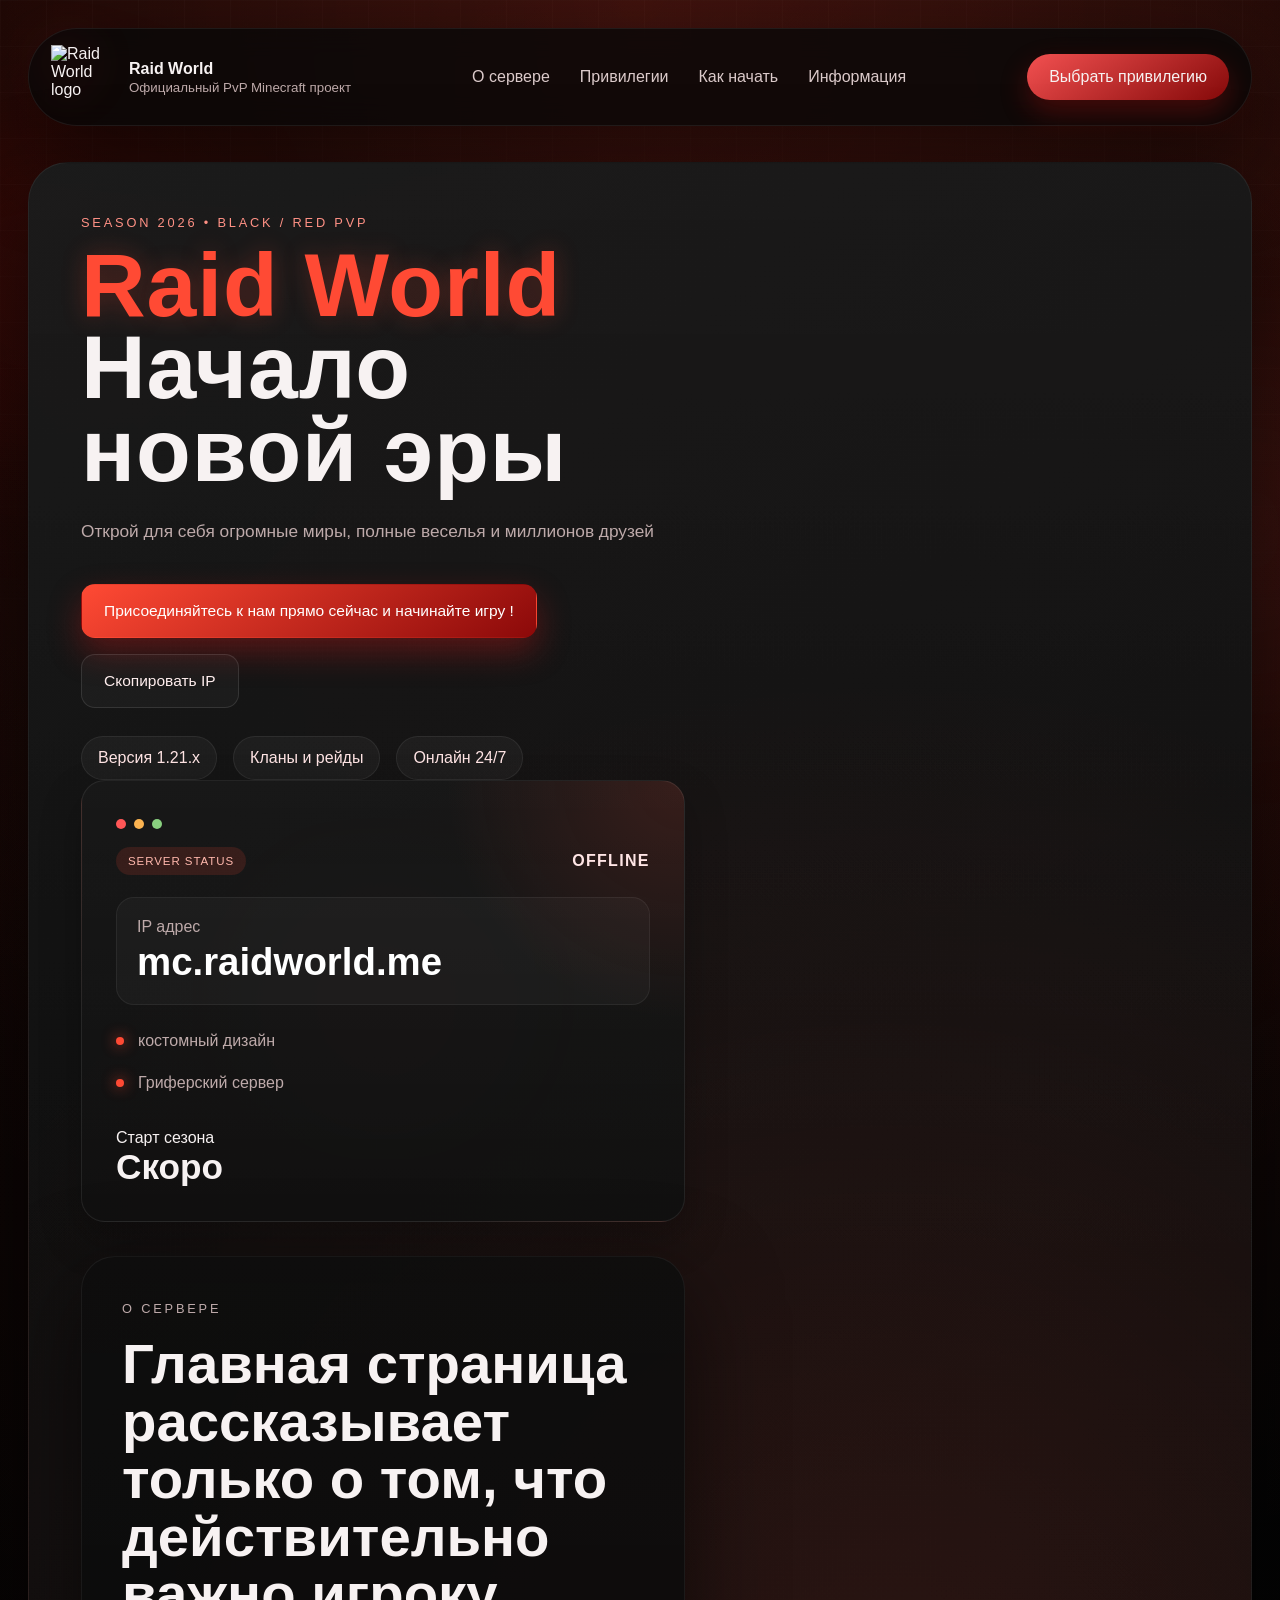
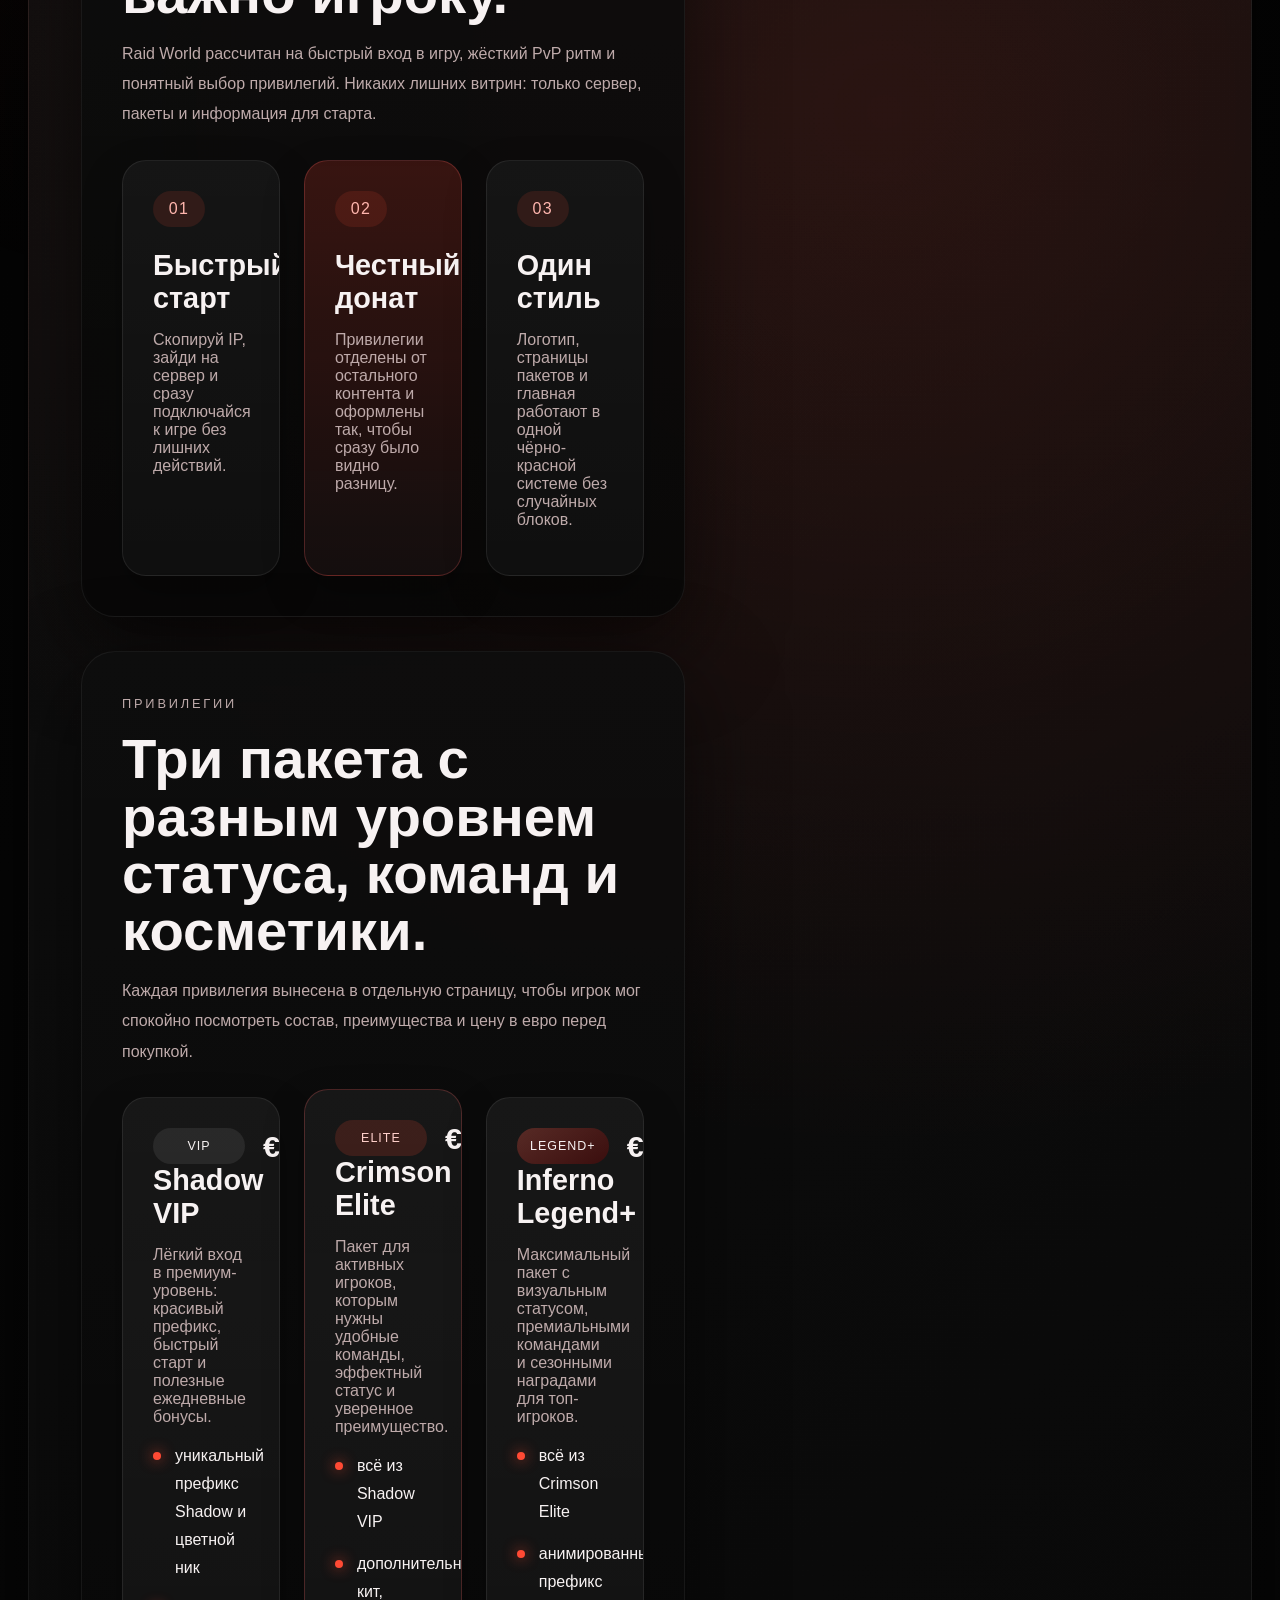
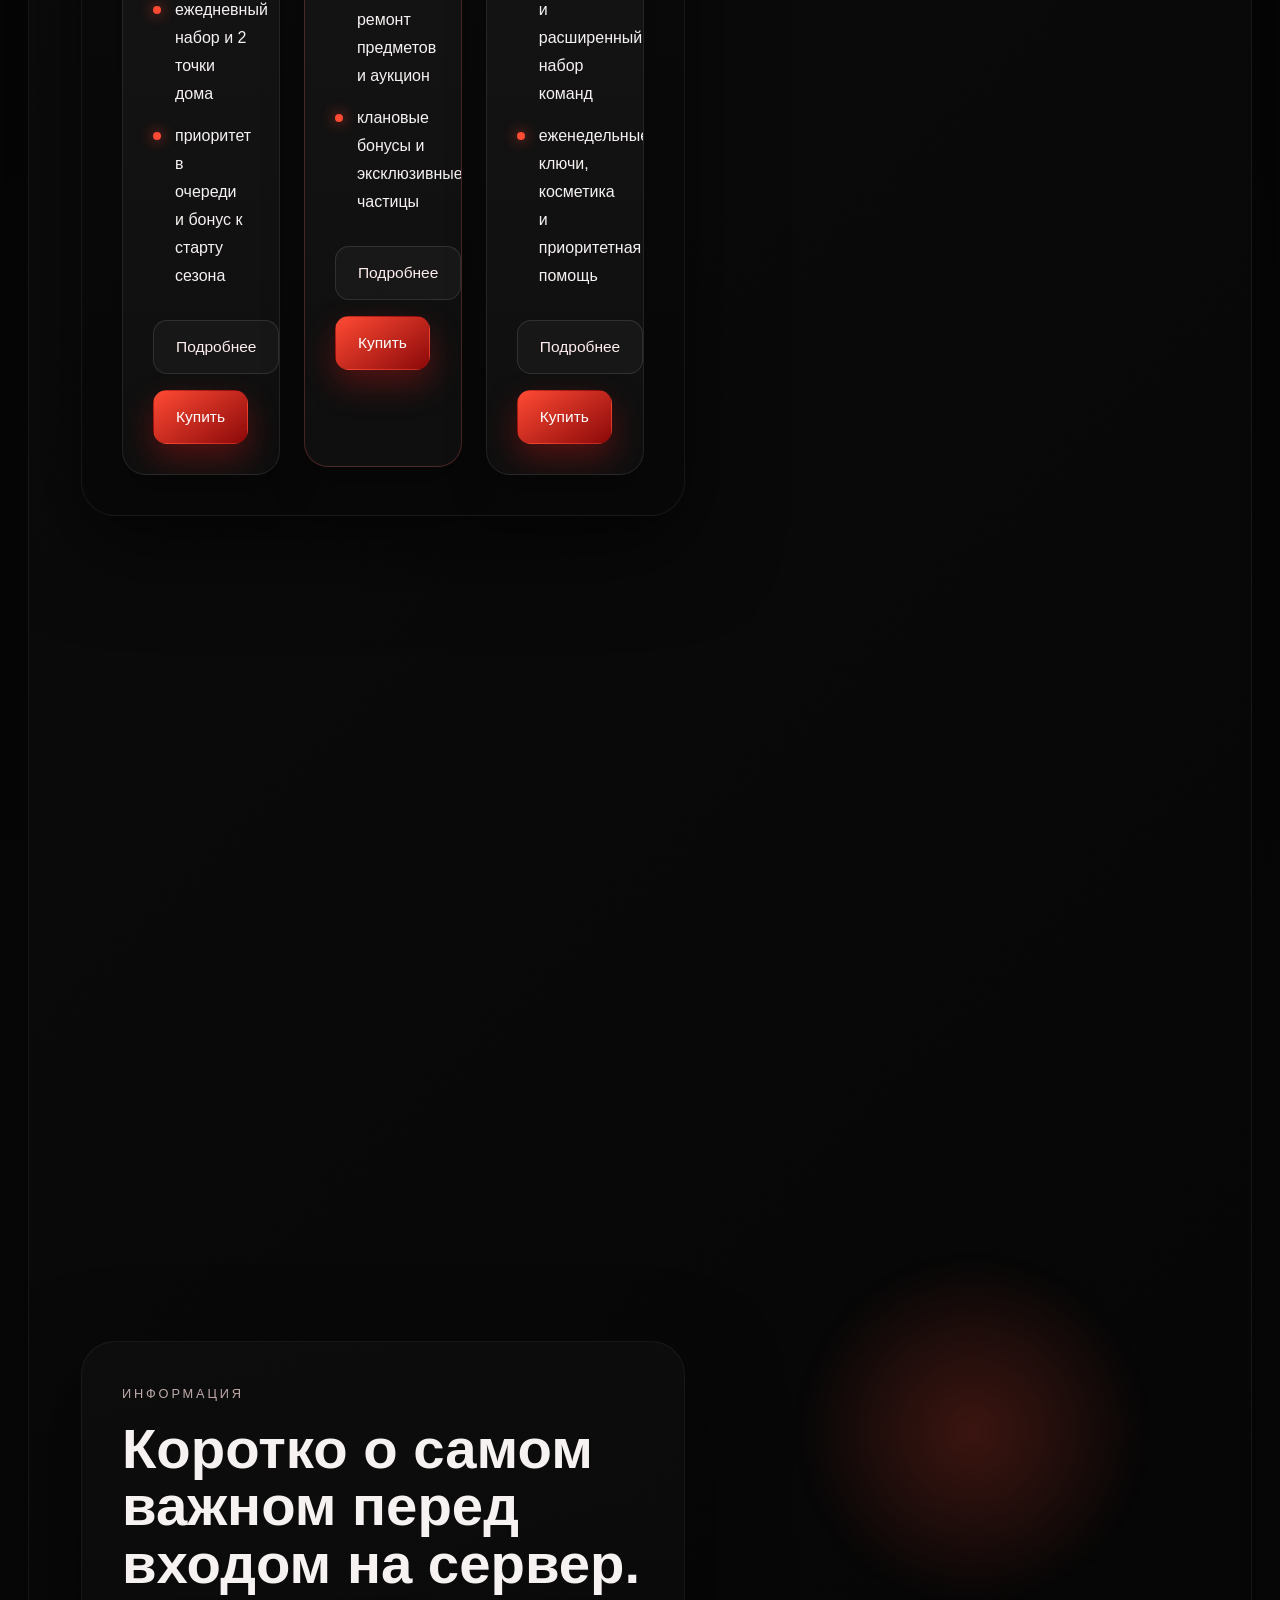
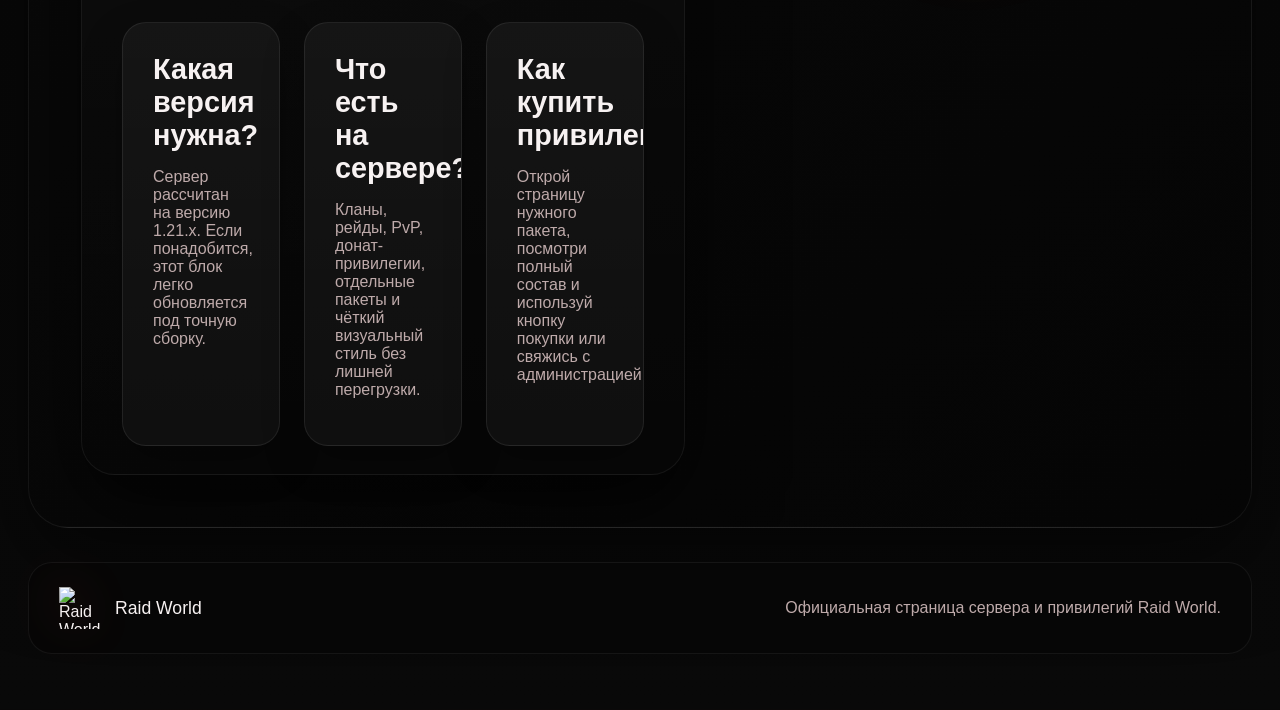
==== index.html @ 70cbfbc9 "Add files via upload" ====
<!DOCTYPE html>
<html lang="ru">
<head>
  <meta charset="UTF-8">
  <meta name="viewport" content="width=device-width, initial-scale=1.0">
  <title>Raid World | PvP Minecraft сервер</title>
  <meta
    name="description"
    content="Raid World — PvP Minecraft сервер с черно-красной атмосферой, быстрым стартом и отдельными страницами привилегий."
  >
  <link rel="stylesheet" href="styles.css">
</head>
<body>
  <div class="site-shell">
    <div class="ambient ambient-left"></div>
    <div class="ambient ambient-right"></div>
    <div class="grid-fade"></div>

    <header class="topbar">
      <a class="brand" href="#hero" aria-label="Raid World">
        <img class="brand-logo" src="assets/rw-logo.svg" alt="Raid World logo">
        <span class="brand-text">
          <strong>Raid World</strong>
          <small>Официальный PvP Minecraft проект</small>
        </span>
      </a>

      <nav class="nav">
        <a href="#about">О сервере</a>
        <a href="#store">Привилегии</a>
        <a href="#start">Как начать</a>
        <a href="#faq">Информация</a>
      </nav>

      <a class="nav-cta" href="#store">Выбрать привилегию</a>
    </header>

    <main>
      <section class="hero reveal visible" id="hero">
        <div class="hero-copy">
          <p class="eyebrow">Season 2026 • Black / Red PvP</p>
          <h1><span>Raid World</span> Начало новой эры</h1>
          <p class="hero-text">
            Открой для себя огромные миры, полные веселья и миллионов друзей
          </p>

          <div class="hero-actions">
            <a class="button button-primary" href="#start">Присоединяйтесь к нам прямо сейчас и начинайте игру !</a>
            <button class="button button-secondary copy-button" data-copy-value="mc.raidworld.me">
              Скопировать IP
            </button>
          </div>

          <div class="hero-pills">
            <span class="chip">Версия 1.21.x</span>
            <span class="chip">Кланы и рейды</span>
            <span class="chip">Онлайн 24/7</span>
          </div>

        <div class="hero-panel">
          <div class="panel-glow"></div>

          <article class="hero-card hero-card-main interactive-card">
            <div class="terminal-top">
              <span></span>
              <span></span>
              <span></span>
            </div>

            <div class="hero-card-heading">
              <span class="card-label">Server Status</span>
              <strong>OFFLINE</strong>
            </div>

            <div class="hero-ip">
              <span>IP адрес</span>
              <strong>mc.raidworld.me</strong>
            </div>

            <ul class="hero-list">
              <li>костомный дизайн</li>
              <li>Гриферский сервер</li>
            </ul>

            <div class="price-row">
              <div>
                <span>Старт сезона</span>
                <strong>Скоро</strong>
              </div>
          </article>
        </div>

      <section class="section reveal" id="about">
        <div class="section-heading">
          <p class="eyebrow">О сервере</p>
          <h2>Главная страница рассказывает только о том, что действительно важно игроку.</h2>
          <p>
            Raid World рассчитан на быстрый вход в игру, жёсткий PvP ритм и понятный выбор привилегий.
            Никаких лишних витрин: только сервер, пакеты и информация для старта.
          </p>
        </div>

        <div class="feature-grid">
          <article class="feature-card interactive-card">
            <span class="feature-index">01</span>
            <h3>Быстрый старт</h3>
            <p>Скопируй IP, зайди на сервер и сразу подключайся к игре без лишних действий.</p>
          </article>

          <article class="feature-card feature-card-accent interactive-card">
            <span class="feature-index">02</span>
            <h3>Честный донат</h3>
            <p>Привилегии отделены от остального контента и оформлены так, чтобы сразу было видно разницу.</p>
          </article>

          <article class="feature-card interactive-card">
            <span class="feature-index">03</span>
            <h3>Один стиль</h3>
            <p>Логотип, страницы пакетов и главная работают в одной чёрно-красной системе без случайных блоков.</p>
          </article>
        </div>
      </section>

      <section class="section reveal" id="store">
        <div class="section-heading">
          <p class="eyebrow">Привилегии</p>
          <h2>Три пакета с разным уровнем статуса, команд и косметики.</h2>
          <p>
            Каждая привилегия вынесена в отдельную страницу, чтобы игрок мог спокойно посмотреть состав,
            преимущества и цену в евро перед покупкой.
          </p>
        </div>

        <div class="card-grid">
          <article class="product-card interactive-card">
            <div class="product-top">
              <span class="tier tier-vip">VIP</span>
              <strong>€9.99</strong>
            </div>
            <h3>Shadow VIP</h3>
            <p>Лёгкий вход в премиум-уровень: красивый префикс, быстрый старт и полезные ежедневные бонусы.</p>
            <ul class="feature-list">
              <li>уникальный префикс Shadow и цветной ник</li>
              <li>ежедневный набор и 2 точки дома</li>
              <li>приоритет в очереди и бонус к старту сезона</li>
            </ul>
            <div class="product-actions">
              <a class="button button-secondary" href="shadow.html">Подробнее</a>
              <a class="button button-primary" href="shadow.html">Купить</a>
            </div>
          </article>

          <article class="product-card featured-card interactive-card">
            <div class="product-top">
              <span class="tier tier-elite">ELITE</span>
              <strong>€19.99</strong>
            </div>
            <h3>Crimson Elite</h3>
            <p>Пакет для активных игроков, которым нужны удобные команды, эффектный статус и уверенное преимущество.</p>
            <ul class="feature-list">
              <li>всё из Shadow VIP</li>
              <li>дополнительный кит, ремонт предметов и аукцион</li>
              <li>клановые бонусы и эксклюзивные частицы</li>
            </ul>
            <div class="product-actions">
              <a class="button button-secondary" href="crimson.html">Подробнее</a>
              <a class="button button-primary" href="crimson.html">Купить</a>
            </div>
          </article>

          <article class="product-card interactive-card">
            <div class="product-top">
              <span class="tier tier-legend">LEGEND+</span>
              <strong>€34.99</strong>
            </div>
            <h3>Inferno Legend+</h3>
            <p>Максимальный пакет с визуальным статусом, премиальными командами и сезонными наградами для топ-игроков.</p>
            <ul class="feature-list">
              <li>всё из Crimson Elite</li>
              <li>анимированный префикс и расширенный набор команд</li>
              <li>еженедельные ключи, косметика и приоритетная помощь</li>
            </ul>
            <div class="product-actions">
              <a class="button button-secondary" href="legend.html">Подробнее</a>
              <a class="button button-primary" href="legend.html">Купить</a>
            </div>
          </article>
        </div>
      </section>

      <section class="section reveal" id="start">
        <div class="section-heading">
          <p class="eyebrow">Как начать</p>
          <h2>Три простых шага, чтобы войти на Raid World.</h2>
        </div>

        <div class="steps-grid">
          <article class="step-card interactive-card">
            <span>01</span>
            <h3>Скопируй IP</h3>
            <p>Нажми кнопку в hero-секции, и адрес сервера сразу попадёт в буфер обмена.</p>
          </article>

          <article class="step-card interactive-card">
            <span>02</span>
            <h3>Подключись</h3>
            <p>Добавь IP в Minecraft клиент и зайди на сервер через поддерживаемую версию.</p>
          </article>

          <article class="step-card interactive-card">
            <span>03</span>
            <h3>Выбери пакет</h3>
            <p>Если нужен статус, команды и бонусы, открой отдельную страницу привилегии и выбери подходящий уровень.</p>
          </article>
        </div>
      </section>

      <section class="section reveal faq-section" id="faq">
        <div class="section-heading">
          <p class="eyebrow">Информация</p>
          <h2>Коротко о самом важном перед входом на сервер.</h2>
        </div>

        <div class="faq-grid">
          <article class="faq-card interactive-card">
            <h3>Какая версия нужна?</h3>
            <p>Сервер рассчитан на версию 1.21.x. Если понадобится, этот блок легко обновляется под точную сборку.</p>
          </article>

          <article class="faq-card interactive-card">
            <h3>Что есть на сервере?</h3>
            <p>Кланы, рейды, PvP, донат-привилегии, отдельные пакеты и чёткий визуальный стиль без лишней перегрузки.</p>
          </article>

          <article class="faq-card interactive-card">
            <h3>Как купить привилегию?</h3>
            <p>Открой страницу нужного пакета, посмотри полный состав и используй кнопку покупки или свяжись с администрацией.</p>
          </article>
        </div>
      </section>
    </main>

    <footer class="footer">
      <div class="footer-brand">
        <img class="footer-logo" src="assets/rw-logo.svg" alt="Raid World logo">
        <p>Raid World</p>
      </div>
      <span>Официальная страница сервера и привилегий Raid World.</span>
    </footer>
  </div>

  <div class="toast" id="toast" aria-live="polite"></div>

  <script src="script.js"></script>
</body>
</html>
---- styles.css ----
:root {
  --bg: #020202;
  --bg-soft: #090909;
  --panel: rgba(11, 11, 11, 0.88);
  --panel-strong: rgba(16, 16, 16, 0.95);
  --line: rgba(255, 255, 255, 0.08);
  --line-strong: rgba(255, 102, 102, 0.24);
  --text: #f7f2f2;
  --muted: #beaaaa;
  --primary: #d51515;
  --primary-strong: #ff4a34;
  --primary-soft: rgba(255, 74, 52, 0.14);
  --shadow: 0 30px 90px rgba(0, 0, 0, 0.55);
  --radius-xl: 34px;
  --radius-lg: 24px;
  --radius-md: 18px;
  --container: 1440px;
}

* {
  box-sizing: border-box;
}

html {
  scroll-behavior: smooth;
}

body {
  margin: 0;
  min-height: 100vh;
  overflow-x: hidden;
  color: var(--text);
  font-family: "Trebuchet MS", "Segoe UI", sans-serif;
  background:
    radial-gradient(circle at top, rgba(255, 74, 52, 0.16), transparent 24%),
    radial-gradient(circle at 84% 12%, rgba(255, 74, 52, 0.1), transparent 18%),
    linear-gradient(180deg, #010101 0%, #050505 45%, #090909 100%);
}

body::before {
  content: "";
  position: fixed;
  inset: 0;
  pointer-events: none;
  background:
    linear-gradient(rgba(255, 255, 255, 0.02) 1px, transparent 1px),
    linear-gradient(90deg, rgba(255, 255, 255, 0.02) 1px, transparent 1px);
  background-size: 46px 46px;
  mask-image: linear-gradient(180deg, rgba(0, 0, 0, 0.94), transparent);
}

button,
input,
textarea,
select {
  font: inherit;
}

.site-shell,
.inner-shell {
  position: relative;
  max-width: var(--container);
  margin: 0 auto;
  padding: 28px 28px 56px;
}

.inner-shell {
  min-height: 100vh;
}

.grid-fade {
  position: absolute;
  inset: 0;
  pointer-events: none;
  background:
    radial-gradient(circle at 50% 0%, rgba(255, 74, 52, 0.1), transparent 22%),
    radial-gradient(circle at 20% 20%, rgba(255, 74, 52, 0.06), transparent 18%);
}

.ambient {
  position: fixed;
  width: 340px;
  height: 340px;
  border-radius: 50%;
  filter: blur(80px);
  opacity: 0.34;
  z-index: 0;
  pointer-events: none;
  animation: drift 12s ease-in-out infinite;
}

.ambient-left {
  top: 120px;
  left: -130px;
  background: rgba(255, 12, 12, 0.26);
}

.ambient-right {
  top: 360px;
  right: -140px;
  background: rgba(255, 102, 102, 0.16);
  animation-delay: -4s;
}

.topbar,
.hero,
.section,
.footer,
.subpage-hero,
.info-strip,
.package-layout {
  position: relative;
  z-index: 1;
}

.topbar {
  display: flex;
  align-items: center;
  justify-content: space-between;
  gap: 28px;
  padding: 16px 22px;
  margin-bottom: 36px;
  border: 1px solid rgba(255, 255, 255, 0.07);
  border-radius: 999px;
  background: rgba(8, 8, 8, 0.8);
  box-shadow: var(--shadow);
  backdrop-filter: blur(14px);
}

.brand,
.footer-brand {
  display: inline-flex;
  align-items: center;
  gap: 14px;
  color: var(--text);
  text-decoration: none;
}

.brand-logo,
.footer-logo {
  display: block;
  width: 64px;
  height: 64px;
  object-fit: contain;
  filter: drop-shadow(0 0 24px rgba(255, 74, 52, 0.24));
}

.footer-logo {
  width: 42px;
  height: 42px;
}

.brand-text {
  display: flex;
  flex-direction: column;
  gap: 2px;
}

.brand-text strong,
.nav a,
.nav-cta,
.button,
.eyebrow,
.card-label,
.tier,
.feature-index,
.terminal-top,
.package-price,
.breadcrumb {
  font-family: "Bahnschrift", "Arial Narrow", sans-serif;
}

.brand-text small,
.hero-text,
.section-heading p,
.product-card p,
.feature-card p,
.step-card p,
.faq-card p,
.hero-list li,
.footer span,
.stat-card span,
.hero-ip span,
.price-row small,
.package-meta span,
.overview-card p,
.benefit-card p,
.support-card p,
.subpage-lead {
  color: var(--muted);
}

.nav {
  display: flex;
  align-items: center;
  gap: 30px;
}

.nav a,
.nav-cta {
  color: var(--text);
  text-decoration: none;
}

.nav a {
  color: #dbcaca;
}

.nav a:hover,
.nav-cta:hover {
  color: #ffffff;
}

.nav-cta {
  padding: 14px 22px;
  border-radius: 999px;
  background: linear-gradient(145deg, rgba(255, 84, 84, 0.95), rgba(140, 10, 10, 0.95));
  box-shadow: 0 12px 28px rgba(213, 22, 22, 0.28);
}

.hero,
.subpage-hero {
  display: grid;
  gap: 40px;
  align-items: stretch;
  padding: 52px;
  border: 1px solid rgba(255, 255, 255, 0.06);
  border-radius: calc(var(--radius-xl) + 6px);
  background:
    linear-gradient(180deg, rgba(255, 255, 255, 0.04), transparent 22%),
    radial-gradient(circle at 70% 30%, rgba(255, 74, 52, 0.12), transparent 28%),
    linear-gradient(135deg, rgba(18, 18, 18, 0.98), rgba(5, 5, 5, 0.96));
  box-shadow: var(--shadow);
  overflow: hidden;
}

.hero {
  grid-template-columns: minmax(0, 1.12fr) minmax(420px, 0.88fr);
  min-height: 820px;
}

.subpage-hero {
  grid-template-columns: minmax(0, 1fr) minmax(340px, 0.9fr);
  min-height: 620px;
}

.hero::before,
.subpage-hero::before {
  content: "";
  position: absolute;
  inset: auto 8% 10% auto;
  width: 360px;
  height: 360px;
  border-radius: 50%;
  background: radial-gradient(circle, rgba(255, 74, 52, 0.22), transparent 68%);
  filter: blur(10px);
  animation: pulse 8s ease-in-out infinite;
}

.hero::after,
.subpage-hero::after {
  content: "";
  position: absolute;
  right: -4%;
  bottom: -16%;
  width: 480px;
  height: 480px;
  border: 1px solid rgba(255, 255, 255, 0.04);
  border-radius: 42px;
  transform: rotate(18deg);
  opacity: 0.45;
}

.eyebrow {
  margin: 0 0 14px;
  color: #ff9185;
  font-size: 0.8rem;
  letter-spacing: 0.22em;
  text-transform: uppercase;
}

.hero h1,
.subpage-hero h1,
.section-heading h2,
.product-card h3,
.feature-card h3,
.step-card h3,
.faq-card h3,
.hero-card strong,
.hero-ip strong,
.package-panel h2,
.overview-card h3,
.benefit-card h3,
.support-card h3 {
  font-family: "Bahnschrift", "Arial Narrow", sans-serif;
}

.hero h1,
.subpage-hero h1 {
  margin: 0;
  max-width: 11ch;
  font-size: clamp(3.3rem, 7vw, 6.8rem);
  line-height: 0.92;
  letter-spacing: 0.01em;
}

.subpage-hero h1 {
  max-width: 13ch;
  font-size: clamp(3rem, 6vw, 5.4rem);
}

.hero h1 span,
.subpage-hero h1 span,
.package-price {
  color: var(--primary-strong);
  text-shadow: 0 0 24px rgba(255, 74, 52, 0.26);
}

.hero-text,
.subpage-lead {
  max-width: 64ch;
  margin: 24px 0 36px;
  font-size: 1.08rem;
  line-height: 1.9;
}

.hero-actions,
.hero-pills,
.hero-stats,
.price-row,
.product-actions,
.subpage-actions,
.package-meta {
  display: flex;
  align-items: center;
  gap: 16px;
  flex-wrap: wrap;
}

.button {
  display: inline-flex;
  align-items: center;
  justify-content: center;
  min-height: 54px;
  padding: 15px 22px;
  border-radius: 14px;
  border: 1px solid transparent;
  cursor: pointer;
  color: inherit;
  font-size: 0.97rem;
  text-decoration: none;
  transition: transform 180ms ease, border-color 180ms ease, box-shadow 180ms ease, background 180ms ease;
}

.button:hover {
  transform: translateY(-2px);
}

.button-primary {
  color: #ffffff;
  background: linear-gradient(145deg, var(--primary-strong), #8b0909);
  box-shadow: 0 14px 32px rgba(213, 22, 22, 0.34);
}

.button-secondary {
  color: #ffeeee;
  background: rgba(255, 255, 255, 0.03);
  border-color: rgba(255, 255, 255, 0.11);
}

.button-secondary:hover {
  border-color: rgba(255, 84, 84, 0.4);
  box-shadow: 0 12px 26px rgba(255, 74, 52, 0.1);
}

.hero-pills {
  margin: 28px 0 0;
}

.chip {
  padding: 12px 16px;
  border-radius: 999px;
  border: 1px solid rgba(255, 255, 255, 0.07);
  background: rgba(255, 255, 255, 0.04);
  color: #ffe4e4;
  animation: floatUp 4s ease-in-out infinite;
}

.chip:nth-child(2) {
  animation-delay: -1s;
}

.chip:nth-child(3) {
  animation-delay: -2s;
}

.hero-stats {
  margin-top: 36px;
}

.stat-card,
.overview-card,
.benefit-card,
.support-card,
.package-panel {
  position: relative;
  isolation: isolate;
  overflow: hidden;
  border-radius: var(--radius-lg);
  border: 1px solid rgba(255, 255, 255, 0.08);
  background:
    linear-gradient(180deg, rgba(255, 255, 255, 0.05), rgba(255, 255, 255, 0.015)),
    rgba(12, 12, 12, 0.95);
  box-shadow: 0 18px 40px rgba(0, 0, 0, 0.26);
}

.stat-card {
  min-width: 190px;
  padding: 22px 24px;
  border-radius: 20px;
  background: rgba(255, 255, 255, 0.03);
}

.stat-card strong {
  display: block;
  margin-bottom: 6px;
  font-size: 1.7rem;
}

.hero-panel {
  position: relative;
  display: grid;
  align-content: center;
  gap: 20px;
}

.panel-glow {
  position: absolute;
  inset: 14% 14%;
  border-radius: 42px;
  background: radial-gradient(circle, rgba(255, 74, 52, 0.24), transparent 66%);
  filter: blur(16px);
  animation: pulse 6s ease-in-out infinite;
}

.hero-card,
.product-card,
.feature-card,
.step-card,
.faq-card,
.overview-card,
.benefit-card,
.support-card,
.package-panel {
  position: relative;
  isolation: isolate;
  overflow: hidden;
  border-radius: var(--radius-lg);
  border: 1px solid rgba(255, 255, 255, 0.08);
  box-shadow: 0 18px 40px rgba(0, 0, 0, 0.26);
}

.hero-card::before,
.product-card::before,
.feature-card::before,
.step-card::before,
.faq-card::before,
.overview-card::before,
.benefit-card::before,
.support-card::before,
.package-panel::before {
  content: "";
  position: absolute;
  inset: 0;
  background: linear-gradient(120deg, transparent 18%, rgba(255, 255, 255, 0.06) 50%, transparent 82%);
  transform: translateX(-100%);
  transition: transform 700ms ease;
  z-index: -1;
}

.hero-card:hover::before,
.product-card:hover::before,
.feature-card:hover::before,
.step-card:hover::before,
.faq-card:hover::before,
.overview-card:hover::before,
.benefit-card:hover::before,
.support-card:hover::before,
.package-panel:hover::before {
  transform: translateX(100%);
}

.interactive-card {
  transition: transform 220ms ease, box-shadow 220ms ease, border-color 220ms ease;
}

.interactive-card:hover {
  transform: translateY(-6px);
  border-color: rgba(255, 88, 88, 0.28);
  box-shadow: 0 20px 44px rgba(0, 0, 0, 0.28), 0 0 0 1px rgba(255, 74, 52, 0.07) inset;
}

.hero-card-main,
.package-panel {
  padding: 34px;
  background:
    radial-gradient(circle at top right, rgba(255, 74, 52, 0.14), transparent 32%),
    linear-gradient(180deg, rgba(255, 255, 255, 0.05), rgba(255, 255, 255, 0.02)),
    rgba(12, 12, 12, 0.95);
}

.terminal-top {
  display: inline-flex;
  gap: 8px;
  margin-bottom: 18px;
}

.terminal-top span {
  width: 10px;
  height: 10px;
  border-radius: 50%;
  background: rgba(255, 255, 255, 0.2);
}

.terminal-top span:first-child {
  background: #ff5757;
}

.terminal-top span:nth-child(2) {
  background: #fbb350;
}

.terminal-top span:nth-child(3) {
  background: #89d07f;
}

.hero-card-heading {
  display: flex;
  align-items: center;
  justify-content: space-between;
  gap: 14px;
  margin-bottom: 22px;
}

.hero-card-heading strong {
  color: #ffe5e5;
  letter-spacing: 0.08em;
}

.card-label {
  display: inline-flex;
  padding: 8px 12px;
  border-radius: 999px;
  background: rgba(255, 74, 52, 0.14);
  color: #ffb8ad;
  text-transform: uppercase;
  letter-spacing: 0.08em;
  font-size: 0.72rem;
}

.hero-ip,
.package-highlight {
  display: grid;
  gap: 4px;
  margin-bottom: 22px;
  padding: 20px;
  border-radius: 18px;
  background: rgba(255, 255, 255, 0.03);
  border: 1px solid rgba(255, 255, 255, 0.06);
}

.hero-ip strong {
  font-size: clamp(1.8rem, 3vw, 2.5rem);
  color: #ffffff;
}

.hero-list,
.feature-list,
.package-list {
  margin: 0;
  padding: 0;
  list-style: none;
}

.hero-list li,
.feature-list li,
.package-list li {
  position: relative;
  margin-top: 14px;
  padding-left: 22px;
  line-height: 1.75;
}

.hero-list li::before,
.feature-list li::before,
.package-list li::before {
  content: "";
  position: absolute;
  left: 0;
  top: 10px;
  width: 8px;
  height: 8px;
  border-radius: 50%;
  background: var(--primary-strong);
  box-shadow: 0 0 14px rgba(255, 74, 52, 0.85);
}

.price-row {
  justify-content: space-between;
  margin-top: 32px;
}

.price-row strong {
  display: block;
  font-size: 2.2rem;
}

.hero-floating {
  display: grid;
  grid-template-columns: repeat(3, minmax(0, 1fr));
  gap: 16px;
}

.float-card {
  padding: 20px;
  border-radius: 18px;
  border: 1px solid rgba(255, 255, 255, 0.06);
  background: rgba(255, 255, 255, 0.03);
}

.float-card small {
  display: block;
  margin-bottom: 8px;
  color: #c8adad;
}

.float-card strong {
  font-family: "Bahnschrift", "Arial Narrow", sans-serif;
}

.section,
.info-strip {
  margin-top: 34px;
  padding: 40px;
  border-radius: var(--radius-xl);
  border: 1px solid rgba(255, 255, 255, 0.06);
  background:
    linear-gradient(180deg, rgba(255, 255, 255, 0.02), transparent),
    rgba(8, 8, 8, 0.88);
  box-shadow: var(--shadow);
}

.section-heading {
  max-width: 920px;
  margin-bottom: 30px;
}

.section-heading h2 {
  margin: 0;
  font-size: clamp(2.2rem, 4.4vw, 3.9rem);
  line-height: 1.02;
}

.section-heading p {
  max-width: 74ch;
  line-height: 1.9;
}

.feature-grid,
.card-grid,
.steps-grid,
.faq-grid,
.overview-grid,
.benefits-grid {
  display: grid;
  gap: 24px;
}

.feature-grid,
.card-grid,
.steps-grid,
.faq-grid {
  grid-template-columns: repeat(3, minmax(0, 1fr));
}

.overview-grid {
  grid-template-columns: repeat(3, minmax(0, 1fr));
}

.benefits-grid {
  grid-template-columns: repeat(2, minmax(0, 1fr));
}

.feature-card,
.product-card,
.step-card,
.faq-card,
.overview-card,
.benefit-card,
.support-card {
  padding: 30px;
}

.feature-card,
.faq-card,
.overview-card,
.benefit-card,
.support-card {
  background:
    linear-gradient(180deg, rgba(255, 255, 255, 0.04), rgba(255, 255, 255, 0.015)),
    rgba(12, 12, 12, 0.94);
}

.feature-card-accent,
.featured-card,
.package-panel-accent {
  background:
    linear-gradient(180deg, rgba(255, 74, 52, 0.17), rgba(255, 255, 255, 0.02)),
    rgba(16, 10, 10, 0.98);
  border-color: var(--line-strong);
}

.featured-card {
  transform: translateY(-8px);
}

.feature-index {
  display: inline-flex;
  align-items: center;
  justify-content: center;
  min-width: 52px;
  min-height: 34px;
  margin-bottom: 22px;
  padding: 9px 14px;
  border-radius: 999px;
  background: rgba(255, 74, 52, 0.12);
  color: #ffb6ae;
  letter-spacing: 0.08em;
}

.feature-card h3,
.product-card h3,
.step-card h3,
.faq-card h3,
.overview-card h3,
.benefit-card h3,
.support-card h3 {
  margin: 0 0 14px;
  font-size: 1.8rem;
}

.product-card {
  background:
    linear-gradient(180deg, rgba(255, 255, 255, 0.05), rgba(255, 255, 255, 0.015)),
    rgba(12, 12, 12, 0.95);
}

.product-top {
  display: flex;
  align-items: center;
  justify-content: space-between;
  gap: 18px;
}

.product-top strong {
  font-size: 1.9rem;
}

.product-actions {
  margin-top: 30px;
}

.tier {
  display: inline-flex;
  align-items: center;
  justify-content: center;
  min-width: 92px;
  min-height: 36px;
  padding: 8px 14px;
  border-radius: 999px;
  font-size: 0.78rem;
  letter-spacing: 0.08em;
}

.tier-vip {
  background: rgba(255, 255, 255, 0.08);
}

.tier-elite {
  background: rgba(255, 74, 52, 0.16);
  color: #ffd0cb;
}

.tier-legend {
  background: linear-gradient(145deg, rgba(255, 94, 76, 0.28), rgba(117, 0, 0, 0.38));
}

.step-card {
  background: rgba(13, 13, 13, 0.94);
}

.step-card span {
  display: inline-flex;
  align-items: center;
  justify-content: center;
  width: 54px;
  height: 54px;
  margin-bottom: 22px;
  border-radius: 16px;
  background: linear-gradient(145deg, rgba(255, 74, 52, 0.96), rgba(118, 5, 5, 0.96));
  box-shadow: 0 14px 24px rgba(213, 22, 22, 0.3);
  font-family: "Bahnschrift", "Arial Narrow", sans-serif;
  font-size: 1.08rem;
}

.faq-section {
  padding-bottom: 28px;
}

.breadcrumb {
  display: inline-flex;
  margin-bottom: 18px;
  padding: 10px 14px;
  border-radius: 999px;
  background: rgba(255, 255, 255, 0.04);
  border: 1px solid rgba(255, 255, 255, 0.06);
  color: #ffe4de;
  text-decoration: none;
  letter-spacing: 0.06em;
}

.package-meta {
  margin-top: 22px;
}

.package-meta span {
  padding: 10px 14px;
  border-radius: 999px;
  background: rgba(255, 255, 255, 0.04);
  border: 1px solid rgba(255, 255, 255, 0.06);
}

.package-layout {
  display: grid;
  grid-template-columns: minmax(0, 1.2fr) minmax(320px, 0.8fr);
  gap: 24px;
  margin-top: 34px;
}

.package-price {
  margin: 8px 0 0;
  font-size: clamp(2.8rem, 5vw, 4.8rem);
  line-height: 0.92;
}

.package-highlight strong {
  font-size: 1.2rem;
}

.info-strip {
  display: flex;
  align-items: center;
  justify-content: space-between;
  gap: 20px;
}

.footer {
  display: flex;
  align-items: center;
  justify-content: space-between;
  gap: 20px;
  margin-top: 34px;
  padding: 24px 30px;
  border-radius: 24px;
  border: 1px solid rgba(255, 255, 255, 0.06);
  background: rgba(7, 7, 7, 0.92);
}

.footer p {
  margin: 0;
  font-family: "Bahnschrift", "Arial Narrow", sans-serif;
  font-size: 1.1rem;
}

.toast {
  position: fixed;
  left: 50%;
  bottom: 26px;
  transform: translateX(-50%) translateY(20px);
  min-width: min(92vw, 380px);
  padding: 16px 18px;
  border-radius: 16px;
  border: 1px solid rgba(255, 74, 52, 0.34);
  background: rgba(10, 10, 10, 0.96);
  color: #fff2f2;
  text-align: center;
  box-shadow: 0 20px 42px rgba(0, 0, 0, 0.36), 0 0 24px rgba(255, 74, 52, 0.14);
  opacity: 0;
  pointer-events: none;
  transition: opacity 200ms ease, transform 200ms ease;
  z-index: 5;
}

.toast.is-visible {
  opacity: 1;
  transform: translateX(-50%) translateY(0);
}

.reveal {
  opacity: 0;
  transform: translateY(30px);
  transition: opacity 700ms ease, transform 700ms ease;
}

.reveal.visible {
  opacity: 1;
  transform: translateY(0);
}

@keyframes pulse {
  0%,
  100% {
    transform: scale(0.96);
    opacity: 0.8;
  }
  50% {
    transform: scale(1.08);
    opacity: 1;
  }
}

@keyframes drift {
  0%,
  100% {
    transform: translate3d(0, 0, 0);
  }
  50% {
    transform: translate3d(34px, -20px, 0);
  }
}

@keyframes floatUp {
  0%,
  100% {
    transform: translateY(0);
  }
  50% {
    transform: translateY(-6px);
  }
}

@media (max-width: 1180px) {
  .topbar {
    flex-wrap: wrap;
    border-radius: 30px;
  }

  .nav {
    order: 3;
    width: 100%;
    justify-content: center;
    padding-top: 6px;
  }

  .hero,
  .subpage-hero,
  .feature-grid,
  .card-grid,
  .steps-grid,
  .faq-grid,
  .overview-grid,
  .benefits-grid,
  .package-layout {
    grid-template-columns: 1fr;
  }

  .hero,
  .subpage-hero {
    min-height: auto;
    padding: 34px;
  }

  .hero h1,
  .subpage-hero h1 {
    max-width: none;
  }

  .hero-floating {
    grid-template-columns: 1fr;
  }
}

@media (max-width: 720px) {
  .site-shell,
  .inner-shell {
    padding: 16px 14px 34px;
  }

  .topbar {
    justify-content: center;
    padding: 16px;
    text-align: center;
  }

  .brand,
  .footer-brand {
    width: 100%;
    justify-content: center;
  }

  .brand-logo {
    width: 54px;
    height: 54px;
  }

  .nav {
    gap: 14px;
    flex-wrap: wrap;
  }

  .nav-cta {
    width: 100%;
    text-align: center;
  }

  .hero,
  .subpage-hero,
  .section,
  .info-strip {
    padding: 22px;
  }

  .hero-actions,
  .hero-pills,
  .hero-stats,
  .price-row,
  .product-actions,
  .subpage-actions,
  .package-meta,
  .footer,
  .info-strip {
    flex-direction: column;
    align-items: stretch;
  }

  .button,
  .price-row .button,
  .product-actions .button,
  .subpage-actions .button {
    width: 100%;
  }

  .price-row strong {
    margin-top: 4px;
  }

  .stat-card {
    width: 100%;
  }
}

@media (prefers-reduced-motion: reduce) {
  *,
  *::before,
  *::after {
    animation: none !important;
    transition: none !important;
    scroll-behavior: auto !important;
  }
}
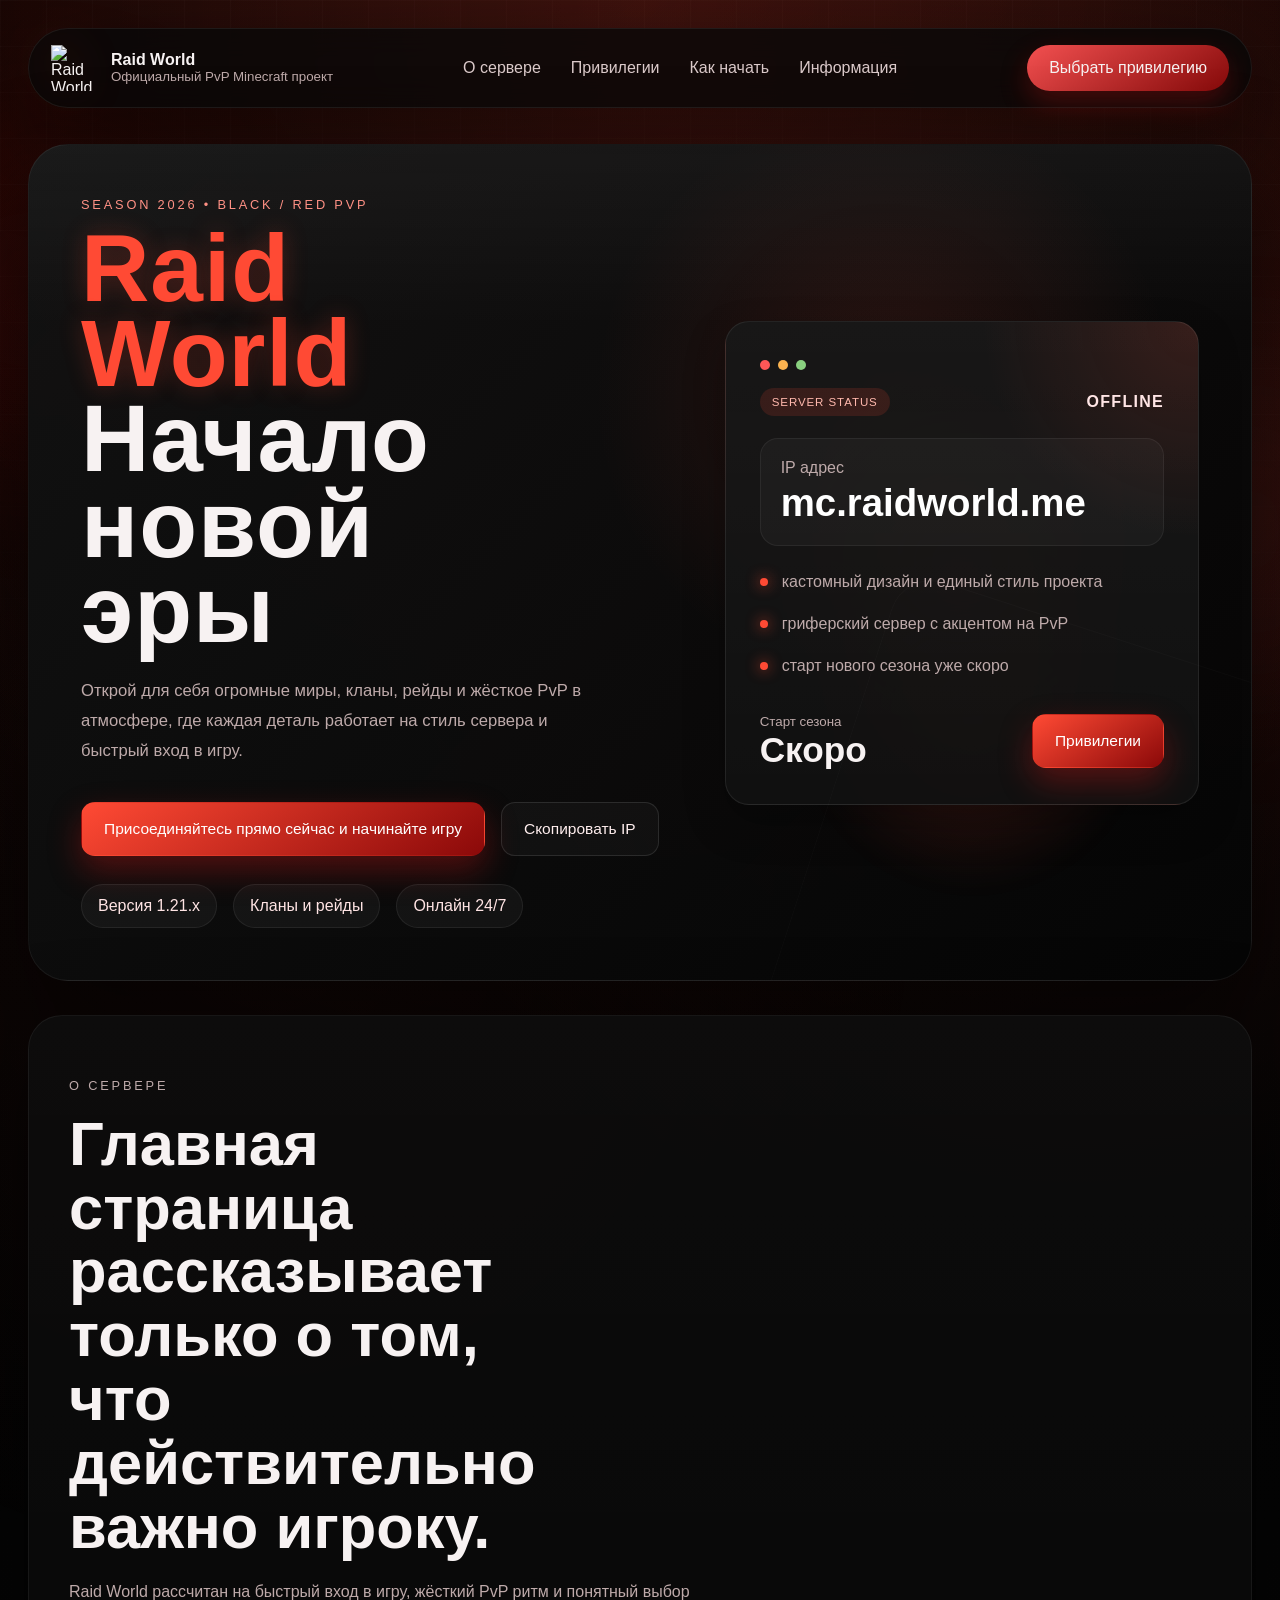
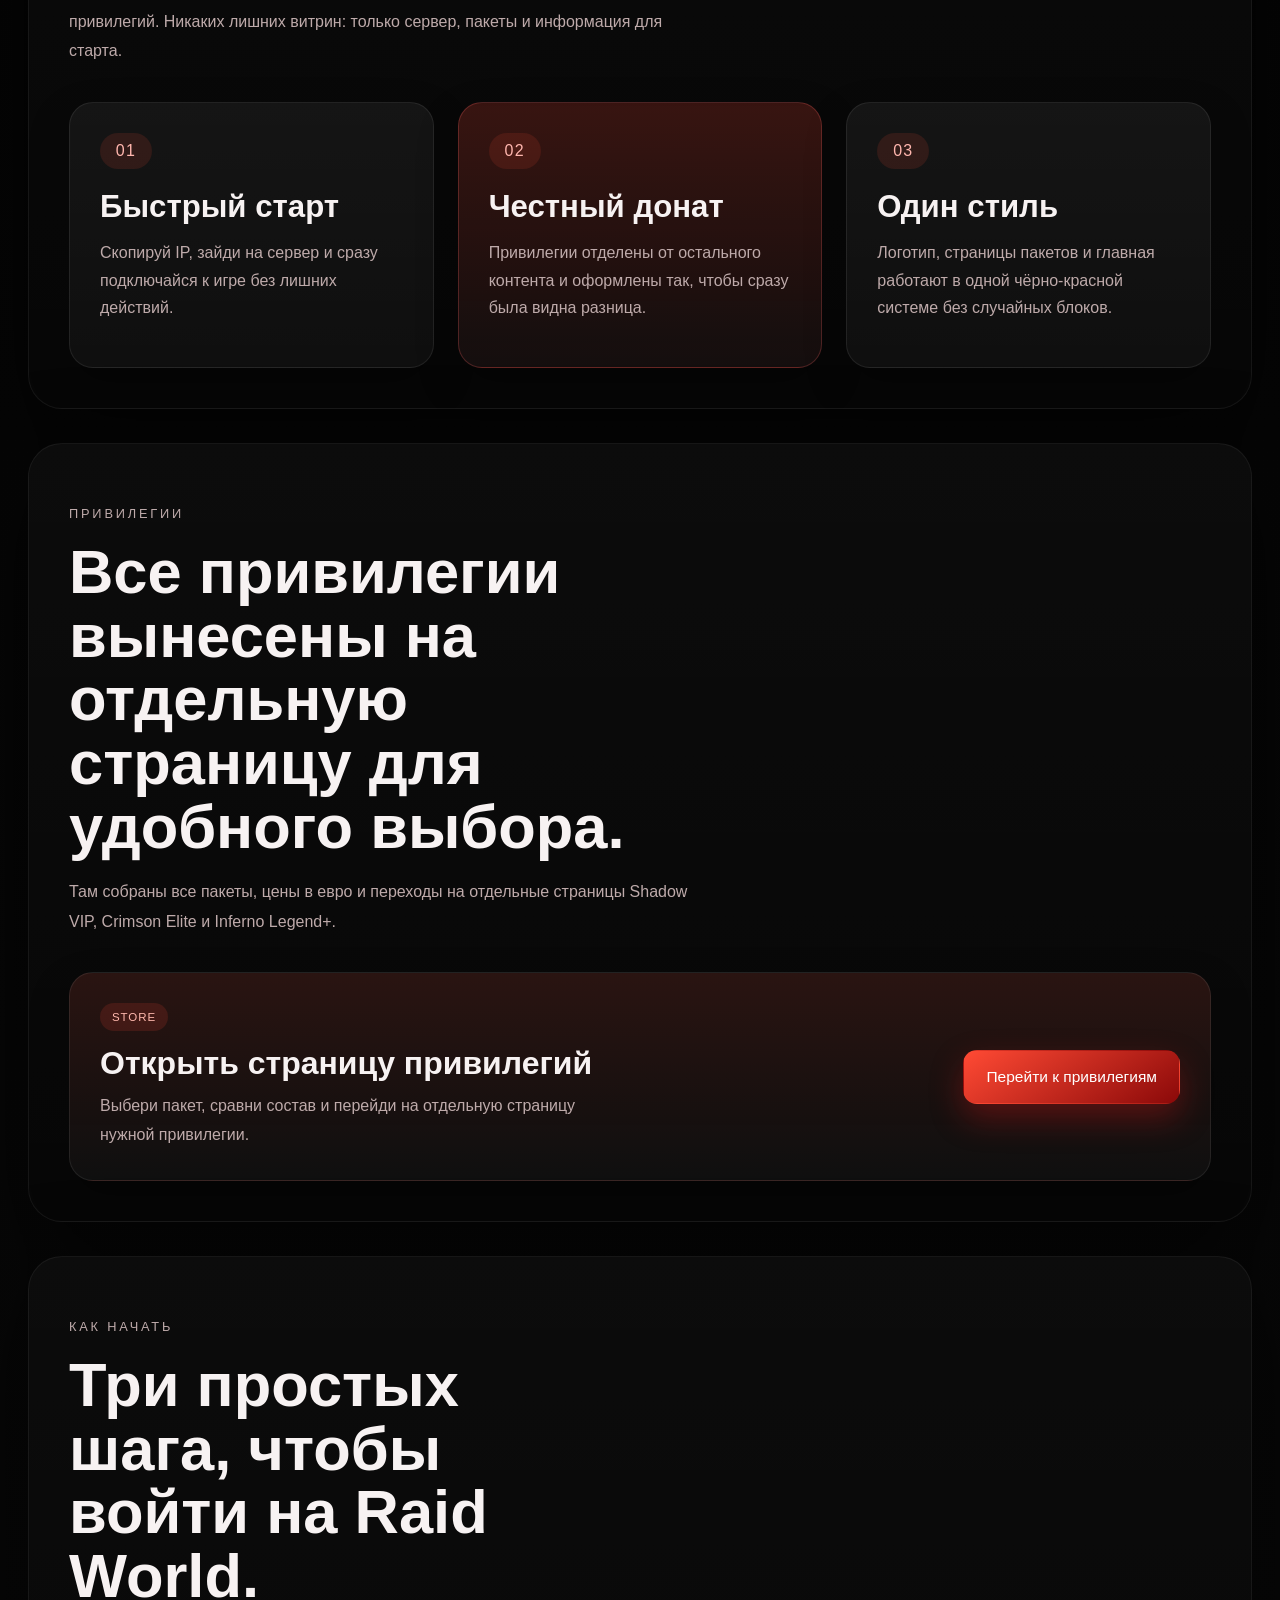
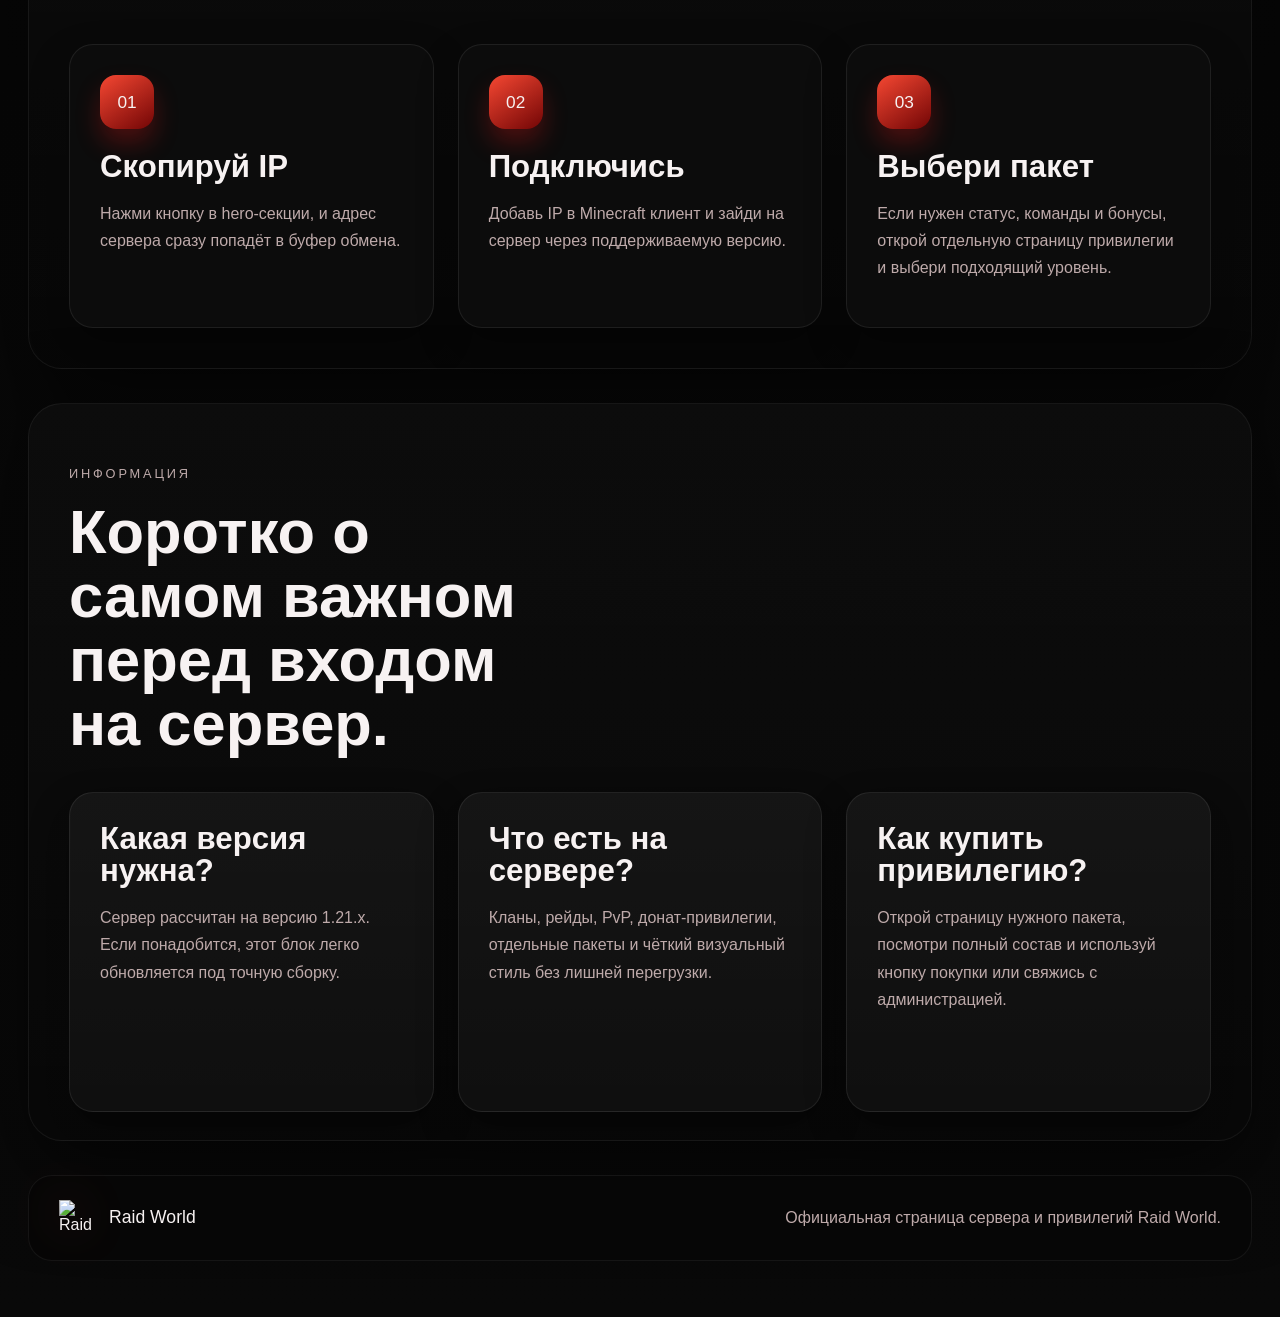
==== commit 20185731: "Add files via upload" ====
--- a/index.html
+++ b/index.html
@@ -8,6 +8,9 @@
     name="description"
     content="Raid World — PvP Minecraft сервер с черно-красной атмосферой, быстрым стартом и отдельными страницами привилегий."
   >
+  <meta name="theme-color" content="#120606">
+  <link rel="icon" href="assets/rw-logo.svg" type="image/svg+xml">
+  <link rel="shortcut icon" href="assets/rw-logo.svg" type="image/svg+xml">
   <link rel="stylesheet" href="styles.css">
 </head>
 <body>
@@ -27,12 +30,12 @@
 
       <nav class="nav">
         <a href="#about">О сервере</a>
-        <a href="#store">Привилегии</a>
+        <a href="privileges.html">Привилегии</a>
         <a href="#start">Как начать</a>
         <a href="#faq">Информация</a>
       </nav>
 
-      <a class="nav-cta" href="#store">Выбрать привилегию</a>
+      <a class="nav-cta" href="privileges.html">Выбрать привилегию</a>
     </header>
 
     <main>
@@ -41,11 +44,12 @@
           <p class="eyebrow">Season 2026 • Black / Red PvP</p>
           <h1><span>Raid World</span> Начало новой эры</h1>
           <p class="hero-text">
-            Открой для себя огромные миры, полные веселья и миллионов друзей
+            Открой для себя огромные миры, кланы, рейды и жёсткое PvP в атмосфере,
+            где каждая деталь работает на стиль сервера и быстрый вход в игру.
           </p>
 
           <div class="hero-actions">
-            <a class="button button-primary" href="#start">Присоединяйтесь к нам прямо сейчас и начинайте игру !</a>
+            <a class="button button-primary" href="#start">Присоединяйтесь прямо сейчас и начинайте игру</a>
             <button class="button button-secondary copy-button" data-copy-value="mc.raidworld.me">
               Скопировать IP
             </button>
@@ -56,6 +60,7 @@
             <span class="chip">Кланы и рейды</span>
             <span class="chip">Онлайн 24/7</span>
           </div>
+        </div>
 
         <div class="hero-panel">
           <div class="panel-glow"></div>
@@ -78,17 +83,21 @@
             </div>
 
             <ul class="hero-list">
-              <li>костомный дизайн</li>
-              <li>Гриферский сервер</li>
+              <li>кастомный дизайн и единый стиль проекта</li>
+              <li>гриферский сервер с акцентом на PvP</li>
+              <li>старт нового сезона уже скоро</li>
             </ul>
 
             <div class="price-row">
               <div>
-                <span>Старт сезона</span>
+                <small>Старт сезона</small>
                 <strong>Скоро</strong>
               </div>
-          </article>
-        </div>
+              <a class="button button-primary" href="privileges.html">Привилегии</a>
+            </div>
+          </article>
+        </div>
+      </section>
 
       <section class="section reveal" id="about">
         <div class="section-heading">
@@ -110,7 +119,7 @@
           <article class="feature-card feature-card-accent interactive-card">
             <span class="feature-index">02</span>
             <h3>Честный донат</h3>
-            <p>Привилегии отделены от остального контента и оформлены так, чтобы сразу было видно разницу.</p>
+            <p>Привилегии отделены от остального контента и оформлены так, чтобы сразу была видна разница.</p>
           </article>
 
           <article class="feature-card interactive-card">
@@ -121,70 +130,22 @@
         </div>
       </section>
 
-      <section class="section reveal" id="store">
+      <section class="section reveal server-cta-section" id="store">
         <div class="section-heading">
           <p class="eyebrow">Привилегии</p>
-          <h2>Три пакета с разным уровнем статуса, команд и косметики.</h2>
+          <h2>Все привилегии вынесены на отдельную страницу для удобного выбора.</h2>
           <p>
-            Каждая привилегия вынесена в отдельную страницу, чтобы игрок мог спокойно посмотреть состав,
-            преимущества и цену в евро перед покупкой.
+            Там собраны все пакеты, цены в евро и переходы на отдельные страницы Shadow VIP,
+            Crimson Elite и Inferno Legend+.
           </p>
         </div>
-
-        <div class="card-grid">
-          <article class="product-card interactive-card">
-            <div class="product-top">
-              <span class="tier tier-vip">VIP</span>
-              <strong>€9.99</strong>
-            </div>
-            <h3>Shadow VIP</h3>
-            <p>Лёгкий вход в премиум-уровень: красивый префикс, быстрый старт и полезные ежедневные бонусы.</p>
-            <ul class="feature-list">
-              <li>уникальный префикс Shadow и цветной ник</li>
-              <li>ежедневный набор и 2 точки дома</li>
-              <li>приоритет в очереди и бонус к старту сезона</li>
-            </ul>
-            <div class="product-actions">
-              <a class="button button-secondary" href="shadow.html">Подробнее</a>
-              <a class="button button-primary" href="shadow.html">Купить</a>
-            </div>
-          </article>
-
-          <article class="product-card featured-card interactive-card">
-            <div class="product-top">
-              <span class="tier tier-elite">ELITE</span>
-              <strong>€19.99</strong>
-            </div>
-            <h3>Crimson Elite</h3>
-            <p>Пакет для активных игроков, которым нужны удобные команды, эффектный статус и уверенное преимущество.</p>
-            <ul class="feature-list">
-              <li>всё из Shadow VIP</li>
-              <li>дополнительный кит, ремонт предметов и аукцион</li>
-              <li>клановые бонусы и эксклюзивные частицы</li>
-            </ul>
-            <div class="product-actions">
-              <a class="button button-secondary" href="crimson.html">Подробнее</a>
-              <a class="button button-primary" href="crimson.html">Купить</a>
-            </div>
-          </article>
-
-          <article class="product-card interactive-card">
-            <div class="product-top">
-              <span class="tier tier-legend">LEGEND+</span>
-              <strong>€34.99</strong>
-            </div>
-            <h3>Inferno Legend+</h3>
-            <p>Максимальный пакет с визуальным статусом, премиальными командами и сезонными наградами для топ-игроков.</p>
-            <ul class="feature-list">
-              <li>всё из Crimson Elite</li>
-              <li>анимированный префикс и расширенный набор команд</li>
-              <li>еженедельные ключи, косметика и приоритетная помощь</li>
-            </ul>
-            <div class="product-actions">
-              <a class="button button-secondary" href="legend.html">Подробнее</a>
-              <a class="button button-primary" href="legend.html">Купить</a>
-            </div>
-          </article>
+        <div class="server-cta-card interactive-card">
+          <div>
+            <span class="card-label">Store</span>
+            <h3>Открыть страницу привилегий</h3>
+            <p>Выбери пакет, сравни состав и перейди на отдельную страницу нужной привилегии.</p>
+          </div>
+          <a class="button button-primary" href="privileges.html">Перейти к привилегиям</a>
         </div>
       </section>
 
--- a/styles.css
+++ b/styles.css
@@ -139,21 +139,22 @@
 .brand-logo,
 .footer-logo {
   display: block;
-  width: 64px;
-  height: 64px;
+  width: 46px;
+  height: 46px;
   object-fit: contain;
   filter: drop-shadow(0 0 24px rgba(255, 74, 52, 0.24));
 }
 
 .footer-logo {
-  width: 42px;
-  height: 42px;
+  width: 36px;
+  height: 36px;
 }
 
 .brand-text {
   display: flex;
   flex-direction: column;
-  gap: 2px;
+  gap: 1px;
+  line-height: 1.1;
 }
 
 .brand-text strong,
@@ -216,6 +217,7 @@
   border-radius: 999px;
   background: linear-gradient(145deg, rgba(255, 84, 84, 0.95), rgba(140, 10, 10, 0.95));
   box-shadow: 0 12px 28px rgba(213, 22, 22, 0.28);
+  white-space: nowrap;
 }
 
 .hero,
@@ -298,9 +300,9 @@
 .hero h1,
 .subpage-hero h1 {
   margin: 0;
-  max-width: 11ch;
-  font-size: clamp(3.3rem, 7vw, 6.8rem);
-  line-height: 0.92;
+  max-width: 9ch;
+  font-size: clamp(3.4rem, 7.4vw, 7.1rem);
+  line-height: 0.9;
   letter-spacing: 0.01em;
 }
 
@@ -318,10 +320,10 @@
 
 .hero-text,
 .subpage-lead {
-  max-width: 64ch;
+  max-width: 58ch;
   margin: 24px 0 36px;
-  font-size: 1.08rem;
-  line-height: 1.9;
+  font-size: 1.04rem;
+  line-height: 1.8;
 }
 
 .hero-actions,
@@ -650,20 +652,53 @@
   box-shadow: var(--shadow);
 }
 
+.server-cta-section .section-heading h2 {
+  max-width: 18ch;
+}
+
+.server-cta-card {
+  display: flex;
+  align-items: center;
+  justify-content: space-between;
+  gap: 24px;
+  padding: 30px;
+  border-radius: var(--radius-lg);
+  border: 1px solid rgba(255, 255, 255, 0.08);
+  background:
+    linear-gradient(180deg, rgba(255, 74, 52, 0.12), rgba(255, 255, 255, 0.01)),
+    rgba(13, 13, 13, 0.95);
+  box-shadow: 0 18px 40px rgba(0, 0, 0, 0.26);
+}
+
+.server-cta-card h3 {
+  margin: 14px 0 10px;
+  font-family: "Bahnschrift", "Arial Narrow", sans-serif;
+  font-size: 2rem;
+}
+
+.server-cta-card p {
+  margin: 0;
+  max-width: 58ch;
+  color: var(--muted);
+  line-height: 1.8;
+}
+
 .section-heading {
-  max-width: 920px;
-  margin-bottom: 30px;
+  max-width: 1080px;
+  margin-bottom: 36px;
 }
 
 .section-heading h2 {
   margin: 0;
-  font-size: clamp(2.2rem, 4.4vw, 3.9rem);
-  line-height: 1.02;
+  max-width: 15ch;
+  font-size: clamp(2.5rem, 4.8vw, 4.6rem);
+  line-height: 1.04;
 }
 
 .section-heading p {
-  max-width: 74ch;
-  line-height: 1.9;
+  max-width: 72ch;
+  margin-top: 18px;
+  line-height: 1.85;
 }
 
 .feature-grid,
@@ -680,7 +715,7 @@
 .card-grid,
 .steps-grid,
 .faq-grid {
-  grid-template-columns: repeat(3, minmax(0, 1fr));
+  grid-template-columns: repeat(3, minmax(240px, 1fr));
 }
 
 .overview-grid {
@@ -699,6 +734,7 @@
 .benefit-card,
 .support-card {
   padding: 30px;
+  min-height: 100%;
 }
 
 .feature-card,
@@ -746,7 +782,8 @@
 .benefit-card h3,
 .support-card h3 {
   margin: 0 0 14px;
-  font-size: 1.8rem;
+  font-size: 1.95rem;
+  line-height: 1.05;
 }
 
 .product-card {
@@ -755,6 +792,14 @@
     rgba(12, 12, 12, 0.95);
 }
 
+.product-card p,
+.feature-card p,
+.step-card p,
+.faq-card p {
+  font-size: 1rem;
+  line-height: 1.7;
+}
+
 .product-top {
   display: flex;
   align-items: center;
@@ -768,6 +813,7 @@
 
 .product-actions {
   margin-top: 30px;
+  justify-content: space-between;
 }
 
 .tier {
@@ -811,6 +857,10 @@
   box-shadow: 0 14px 24px rgba(213, 22, 22, 0.3);
   font-family: "Bahnschrift", "Arial Narrow", sans-serif;
   font-size: 1.08rem;
+}
+
+.faq-card {
+  min-height: 320px;
 }
 
 .faq-section {
@@ -1009,8 +1059,8 @@
   }
 
   .brand-logo {
-    width: 54px;
-    height: 54px;
+    width: 42px;
+    height: 42px;
   }
 
   .nav {
@@ -1028,6 +1078,11 @@
   .section,
   .info-strip {
     padding: 22px;
+  }
+
+  .server-cta-card {
+    flex-direction: column;
+    align-items: stretch;
   }
 
   .hero-actions,
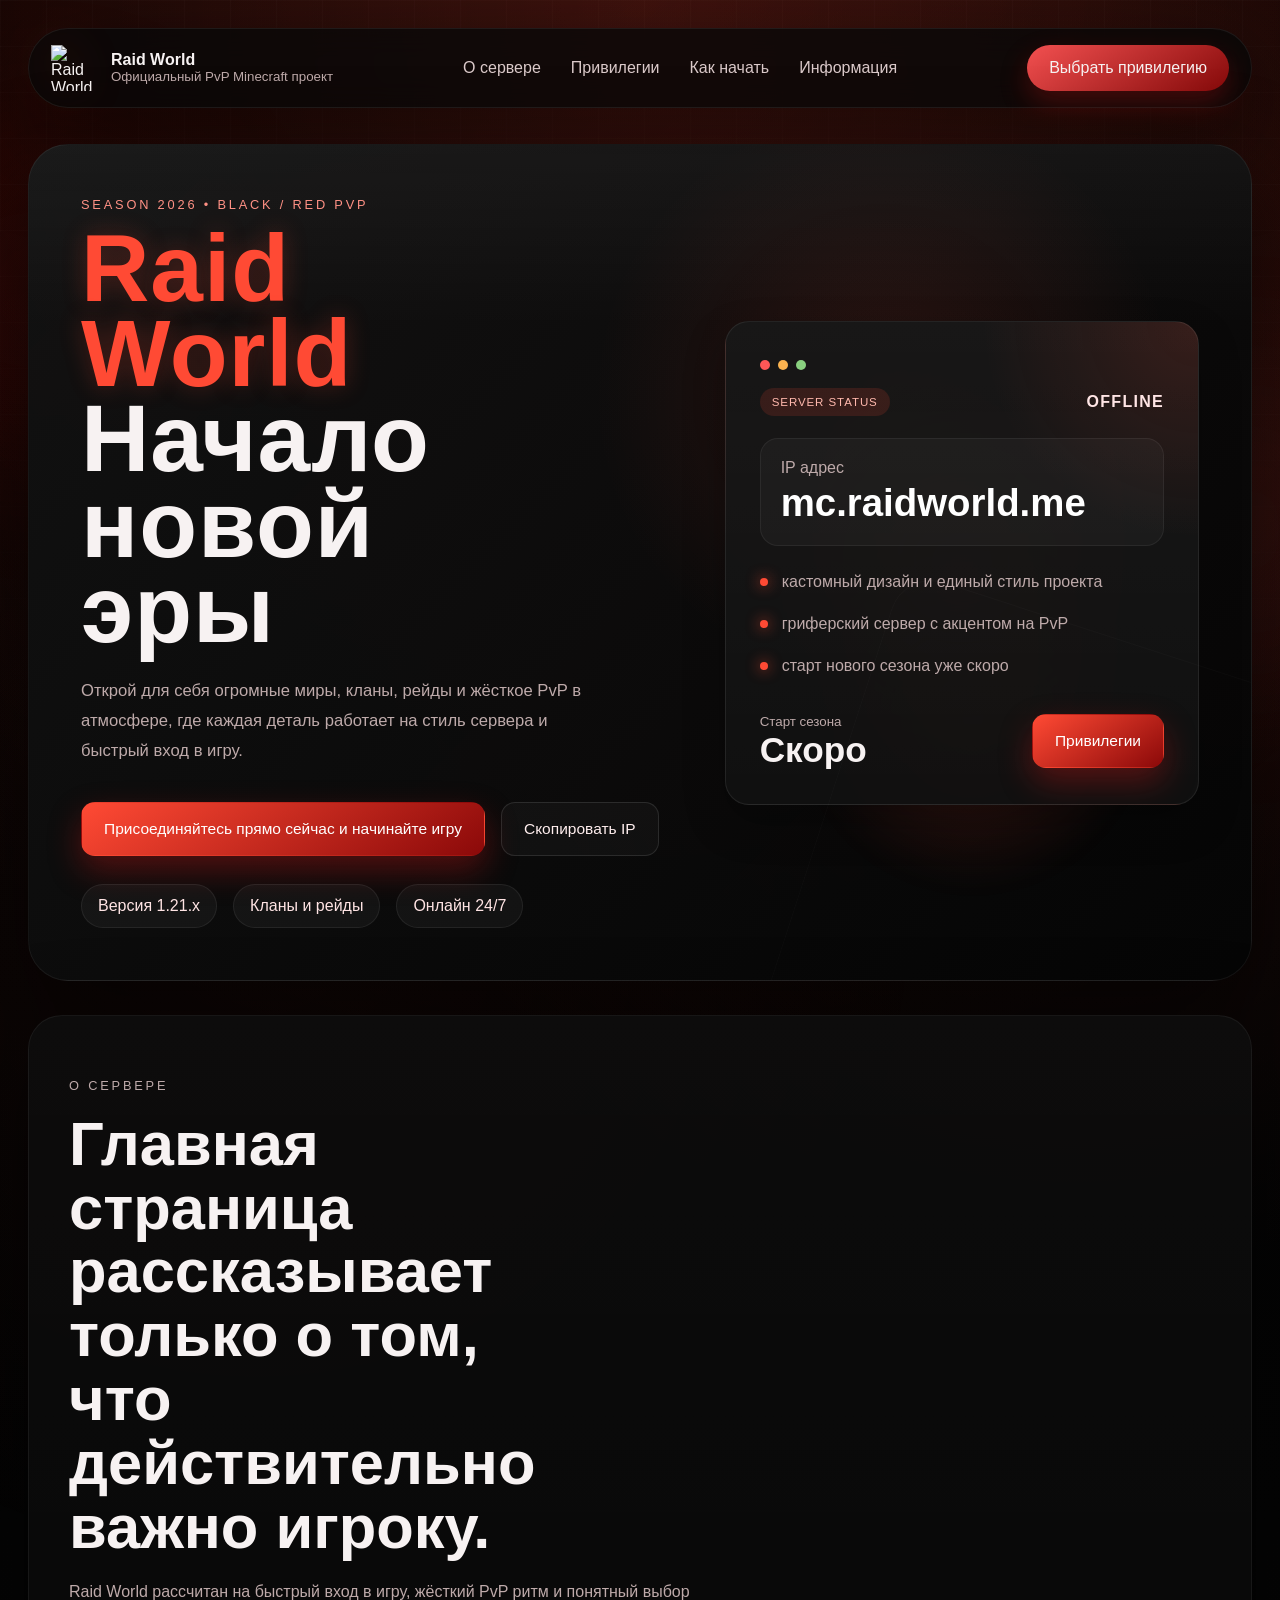
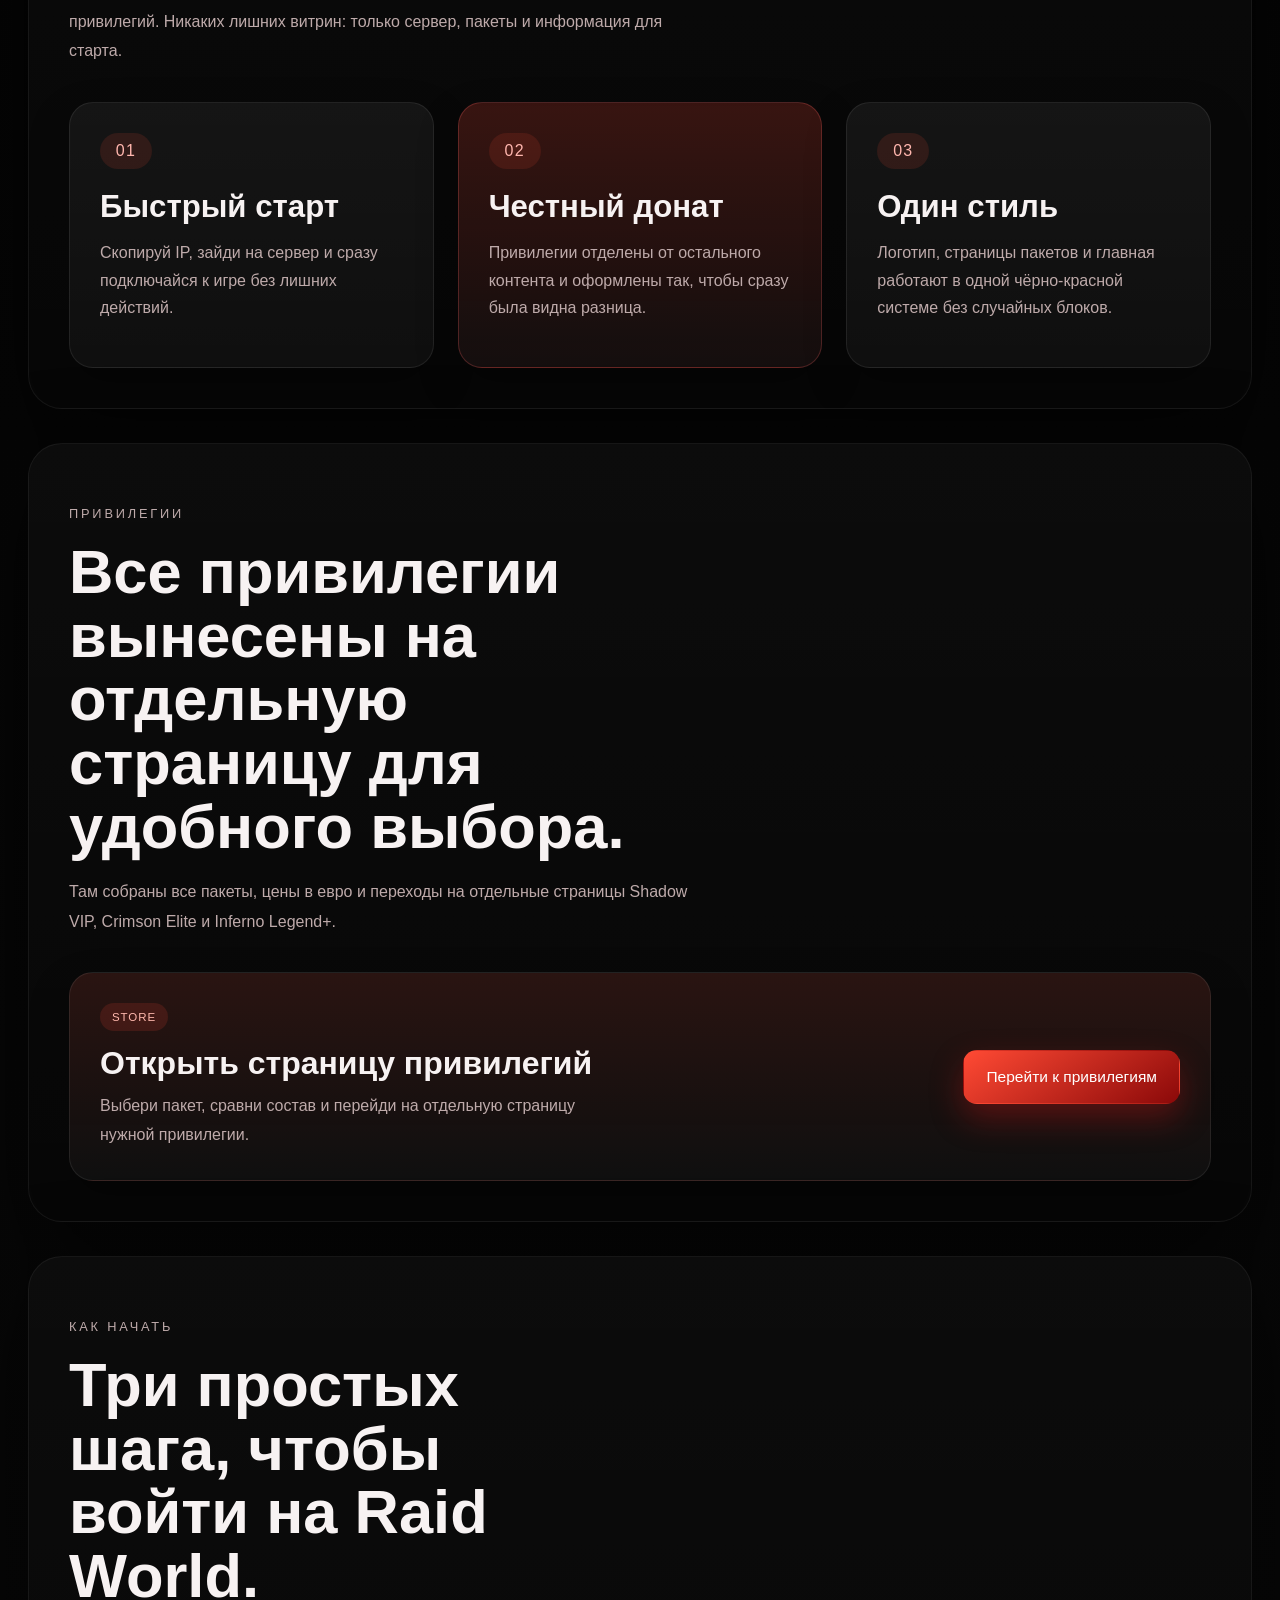
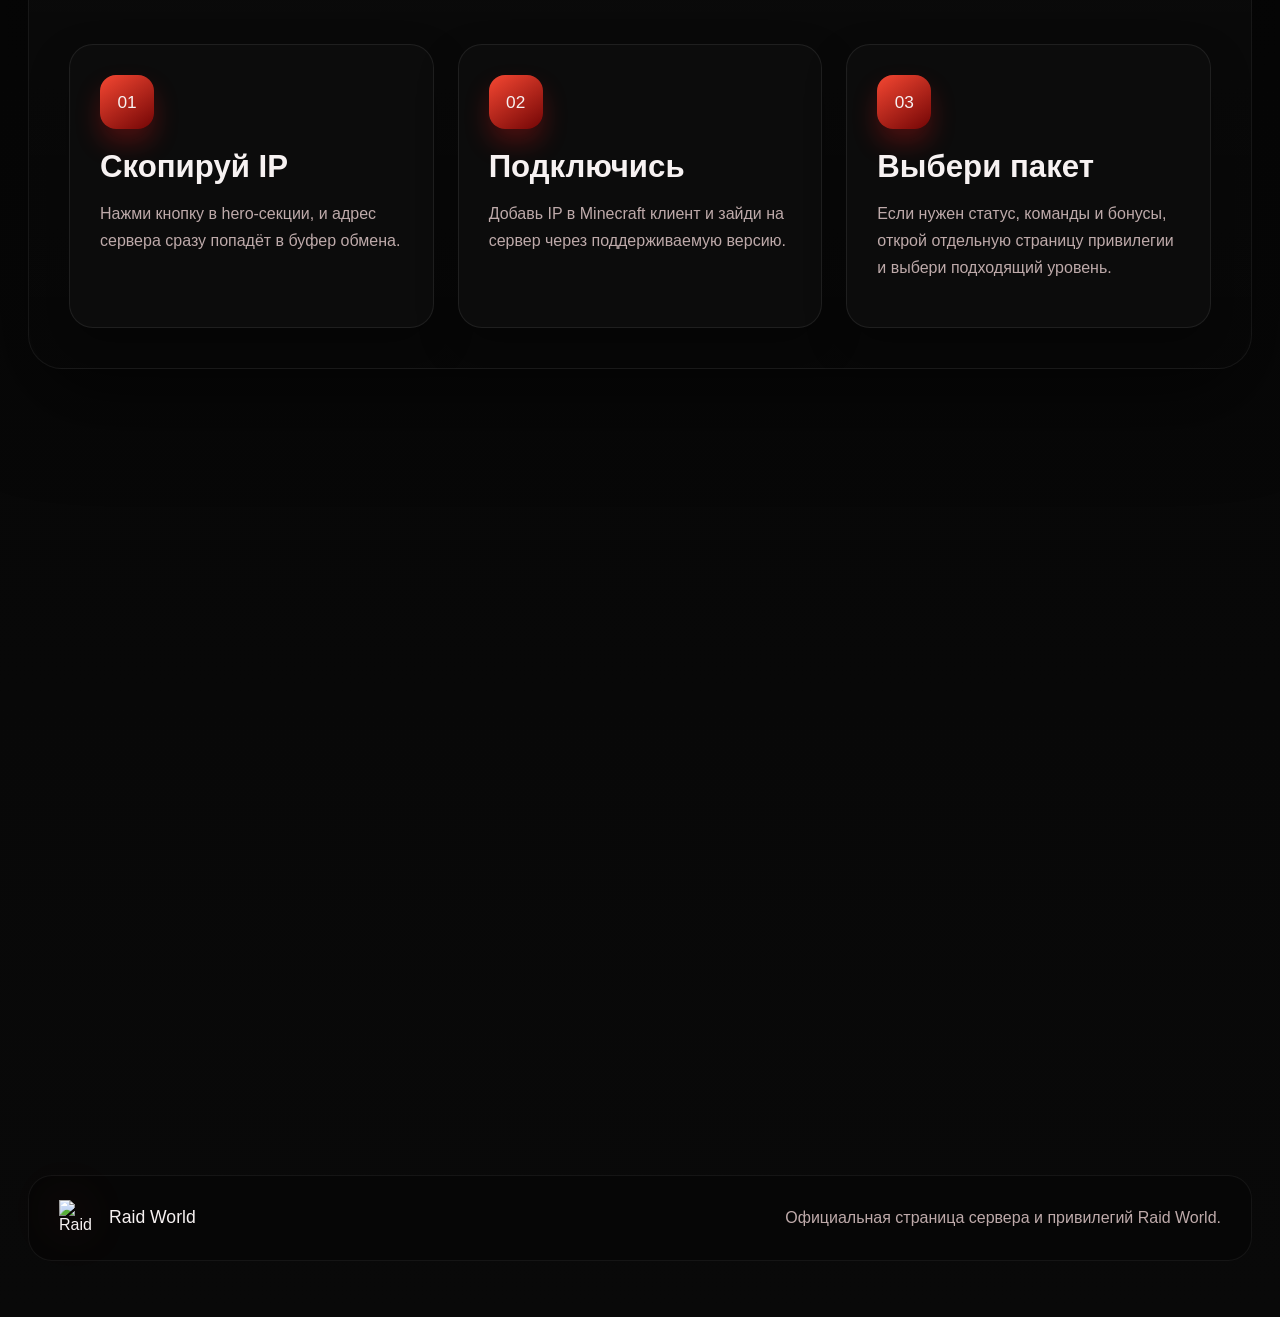
==== commit c223b13d: "Change title and description for server type update Updated the title and description meta tags to r" ====
--- a/index.html
+++ b/index.html
@@ -3,14 +3,14 @@
 <head>
   <meta charset="UTF-8">
   <meta name="viewport" content="width=device-width, initial-scale=1.0">
-  <title>Raid World | PvP Minecraft сервер</title>
+  <title>Raid World | Гриферский сервер</title>
   <meta
     name="description"
-    content="Raid World — PvP Minecraft сервер с черно-красной атмосферой, быстрым стартом и отдельными страницами привилегий."
+    content="Raid World — Гриферский сервер."
   >
   <meta name="theme-color" content="#120606">
-  <link rel="icon" href="assets/rw-logo.svg" type="image/svg+xml">
-  <link rel="shortcut icon" href="assets/rw-logo.svg" type="image/svg+xml">
+  <link rel="icon" href="rw-logo.svg" type="image/svg+xml">
+  <link rel="shortcut icon" href="rw-logo.svg" type="image/svg+xml">
   <link rel="stylesheet" href="styles.css">
 </head>
 <body>
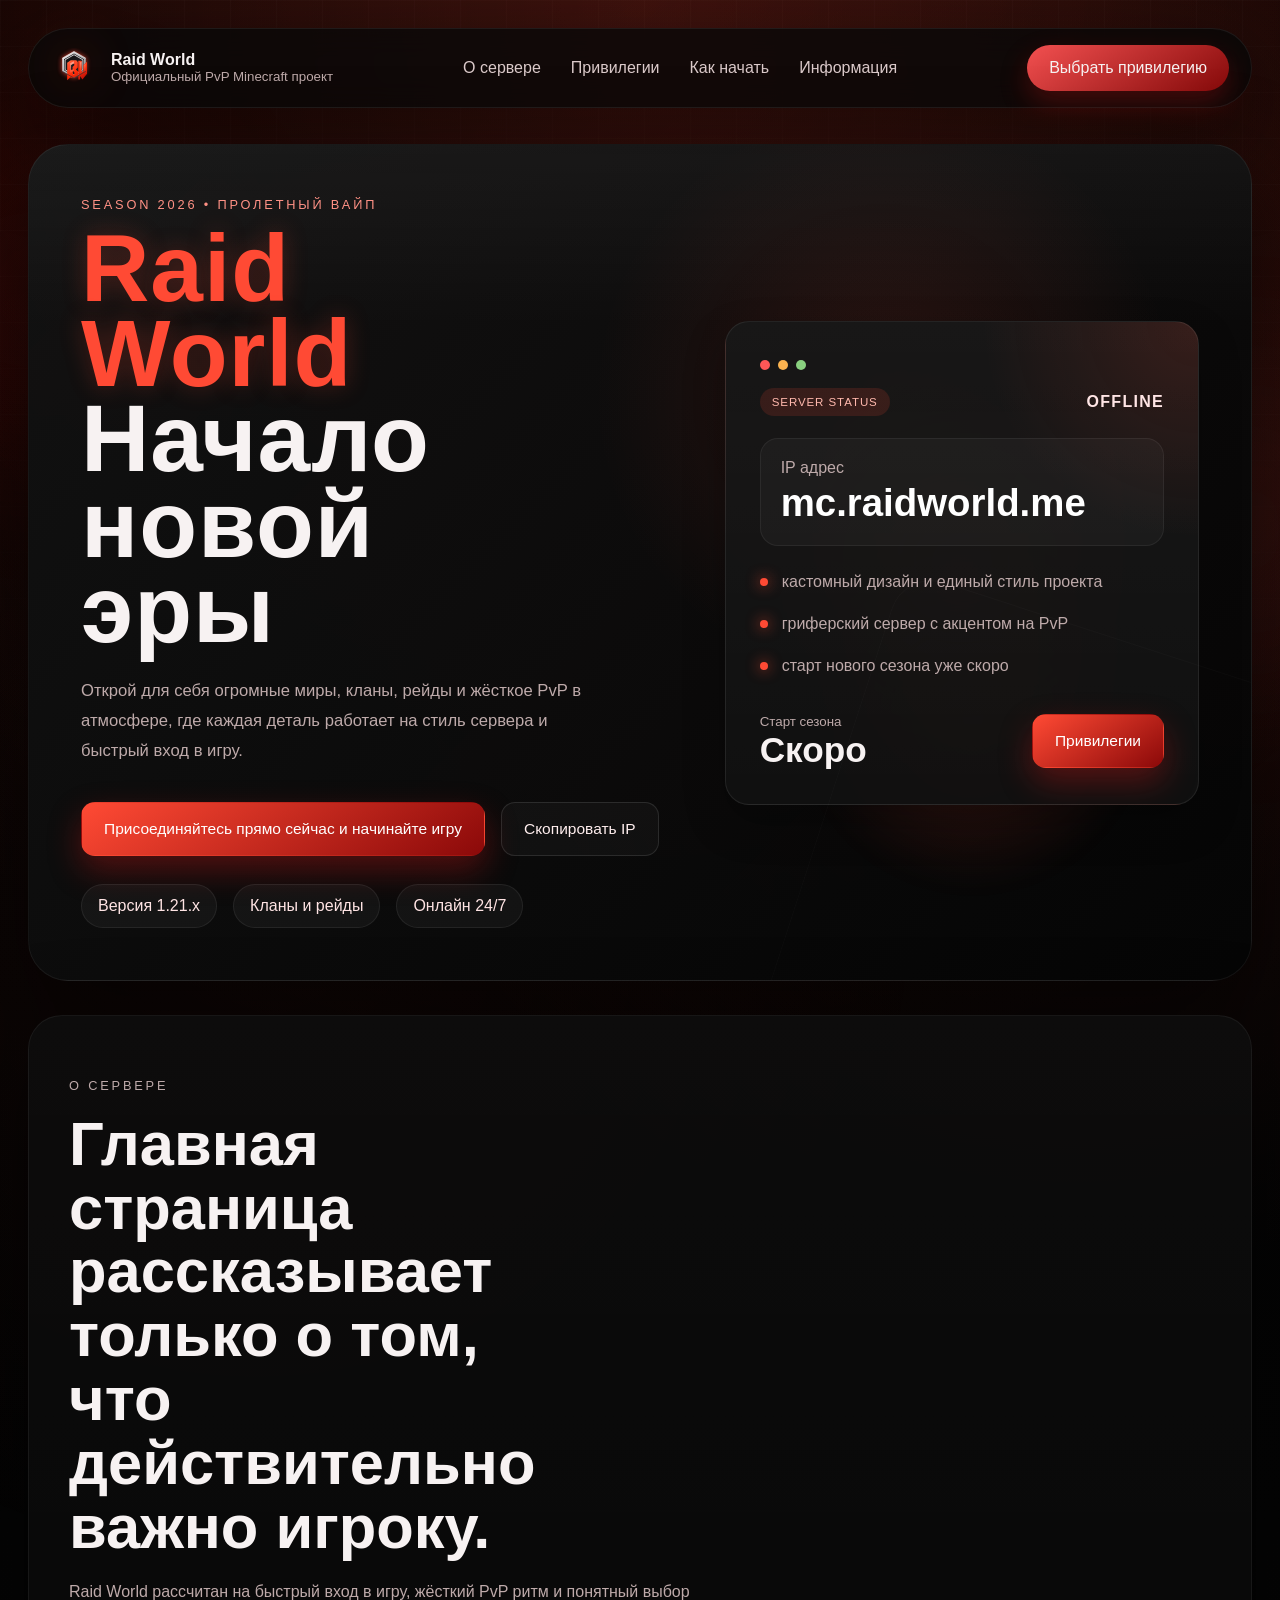
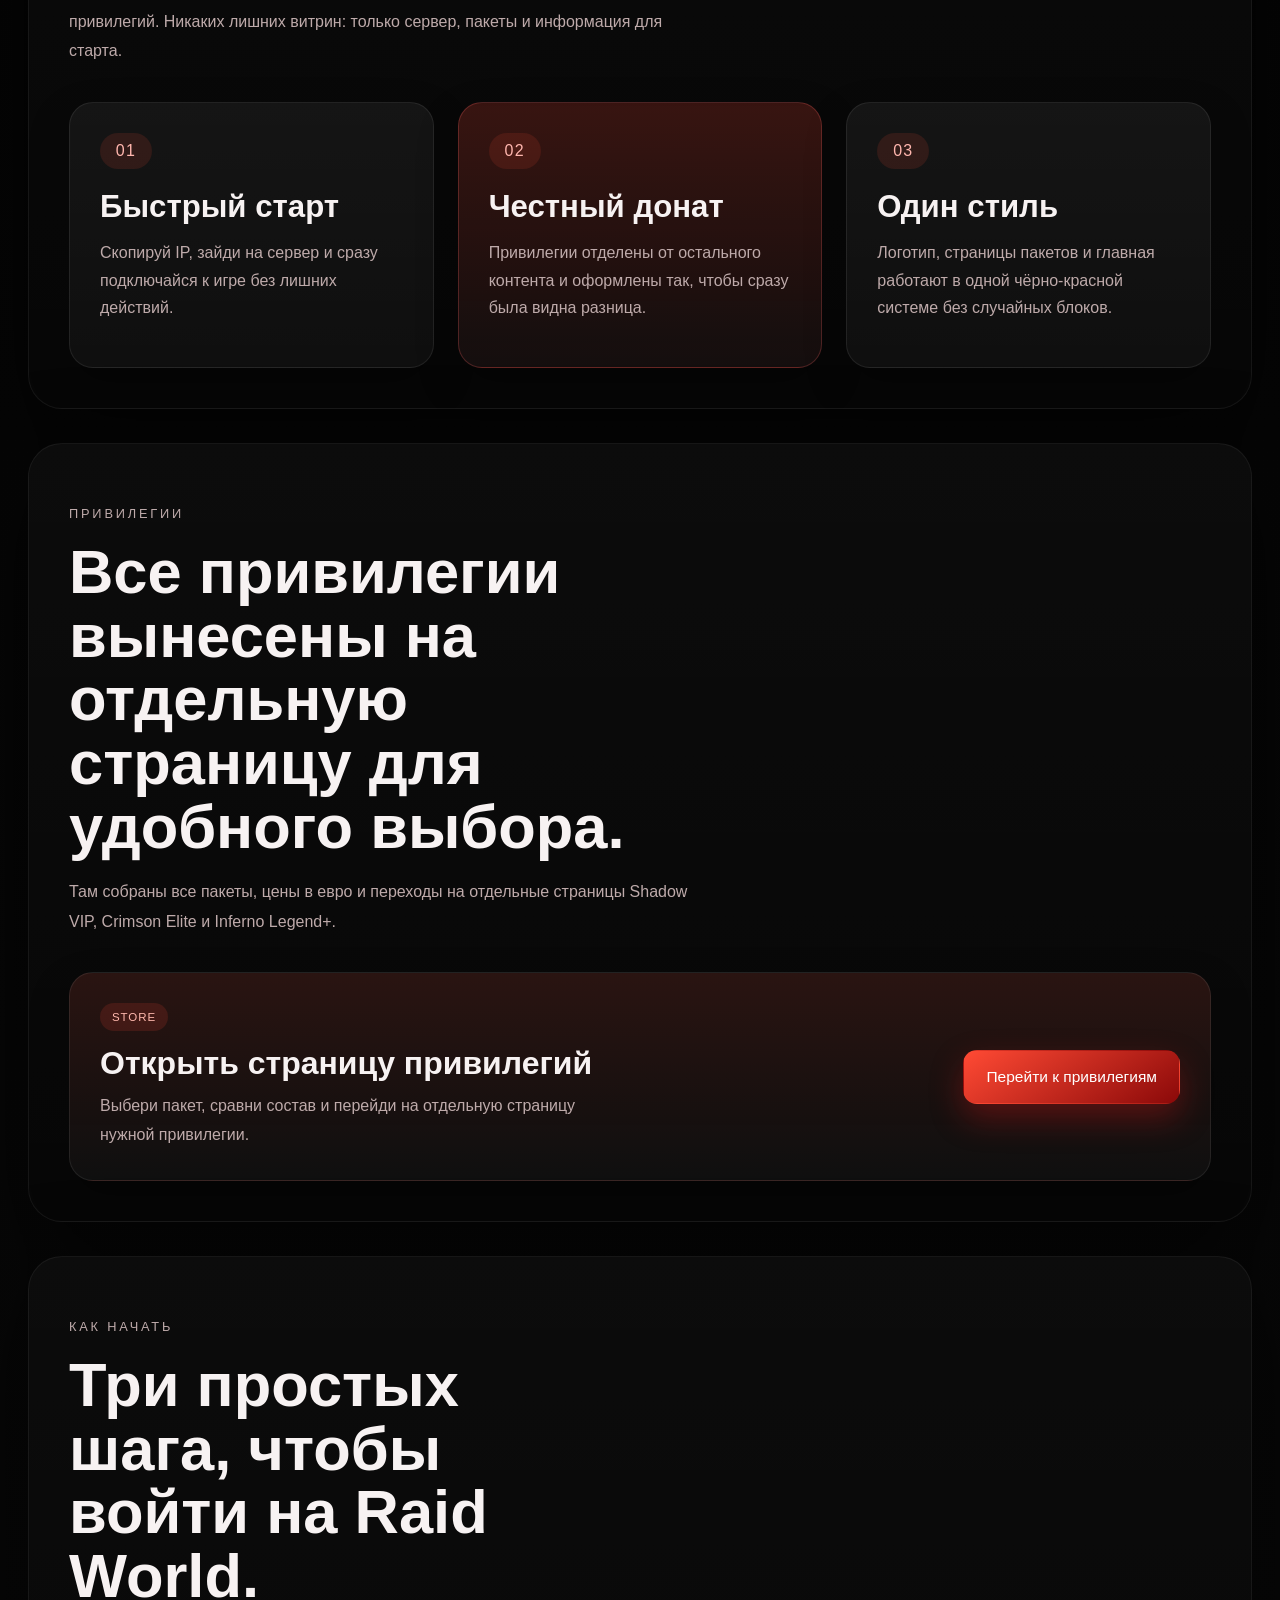
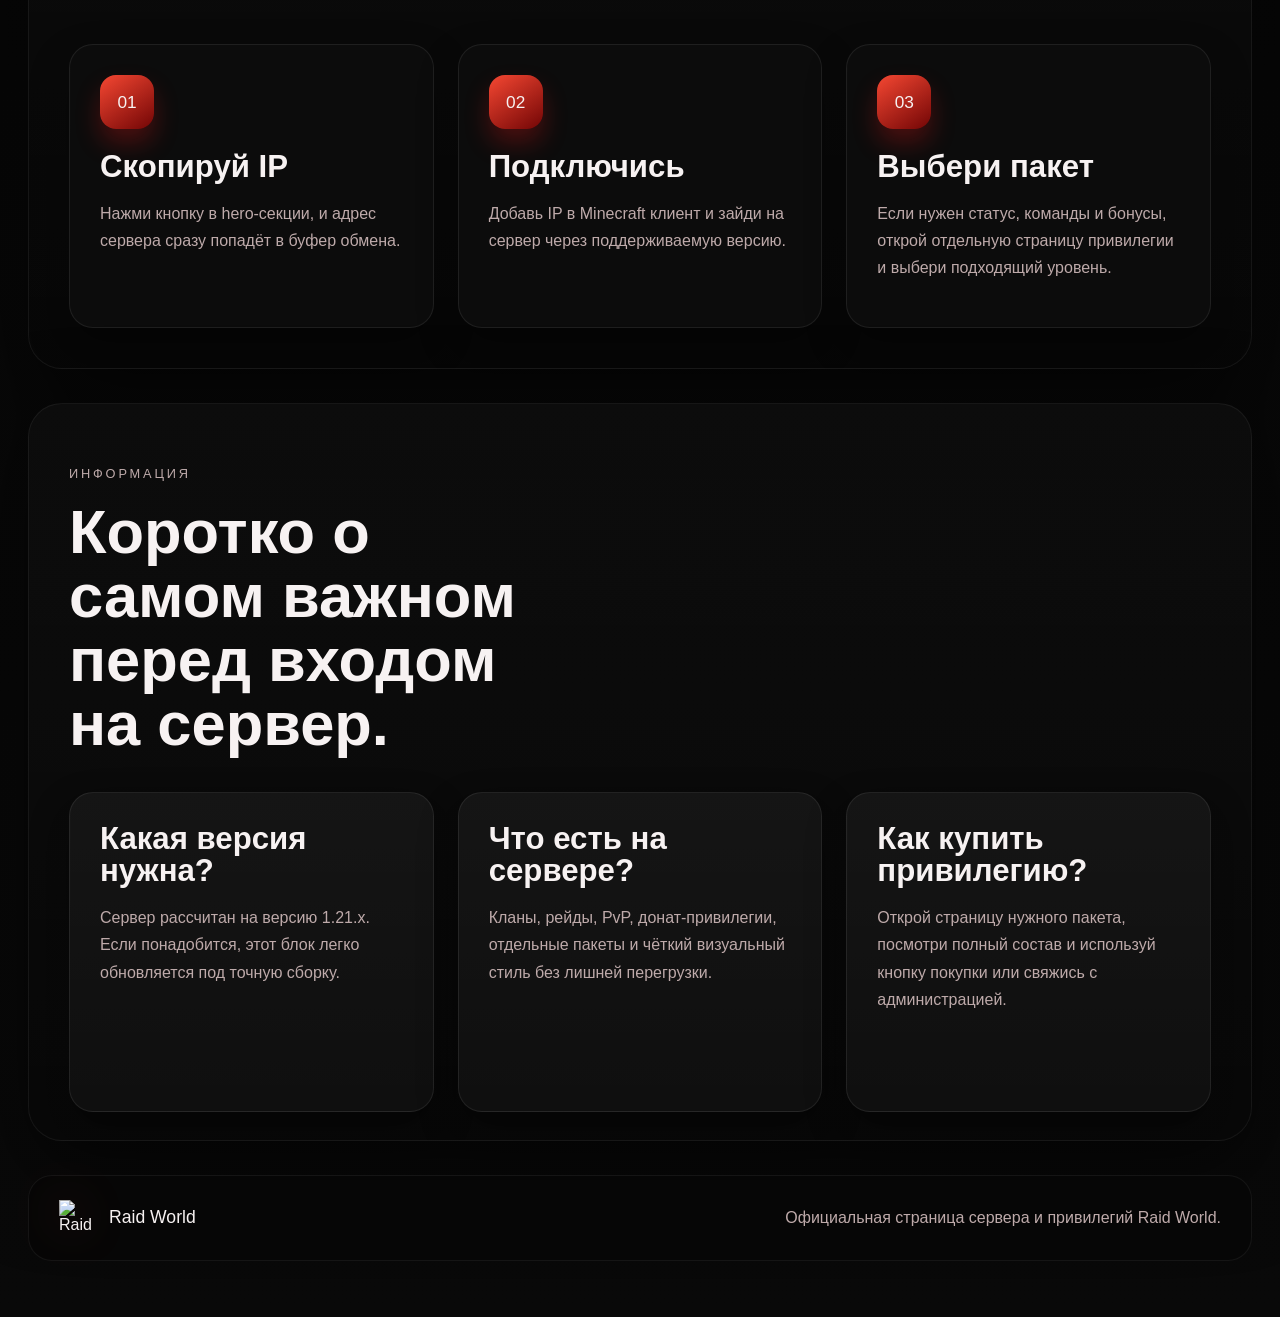
==== commit 9035d076: "Change logo source and update hero text Updated logo source and text for the hero section." ====
--- a/index.html
+++ b/index.html
@@ -21,7 +21,7 @@
 
     <header class="topbar">
       <a class="brand" href="#hero" aria-label="Raid World">
-        <img class="brand-logo" src="assets/rw-logo.svg" alt="Raid World logo">
+        <img class="brand-logo" src="rw-logo.svg" alt="logo">
         <span class="brand-text">
           <strong>Raid World</strong>
           <small>Официальный PvP Minecraft проект</small>
@@ -41,7 +41,7 @@
     <main>
       <section class="hero reveal visible" id="hero">
         <div class="hero-copy">
-          <p class="eyebrow">Season 2026 • Black / Red PvP</p>
+          <p class="eyebrow">Season 2026 • Пролетный вайп</p>
           <h1><span>Raid World</span> Начало новой эры</h1>
           <p class="hero-text">
             Открой для себя огромные миры, кланы, рейды и жёсткое PvP в атмосфере,
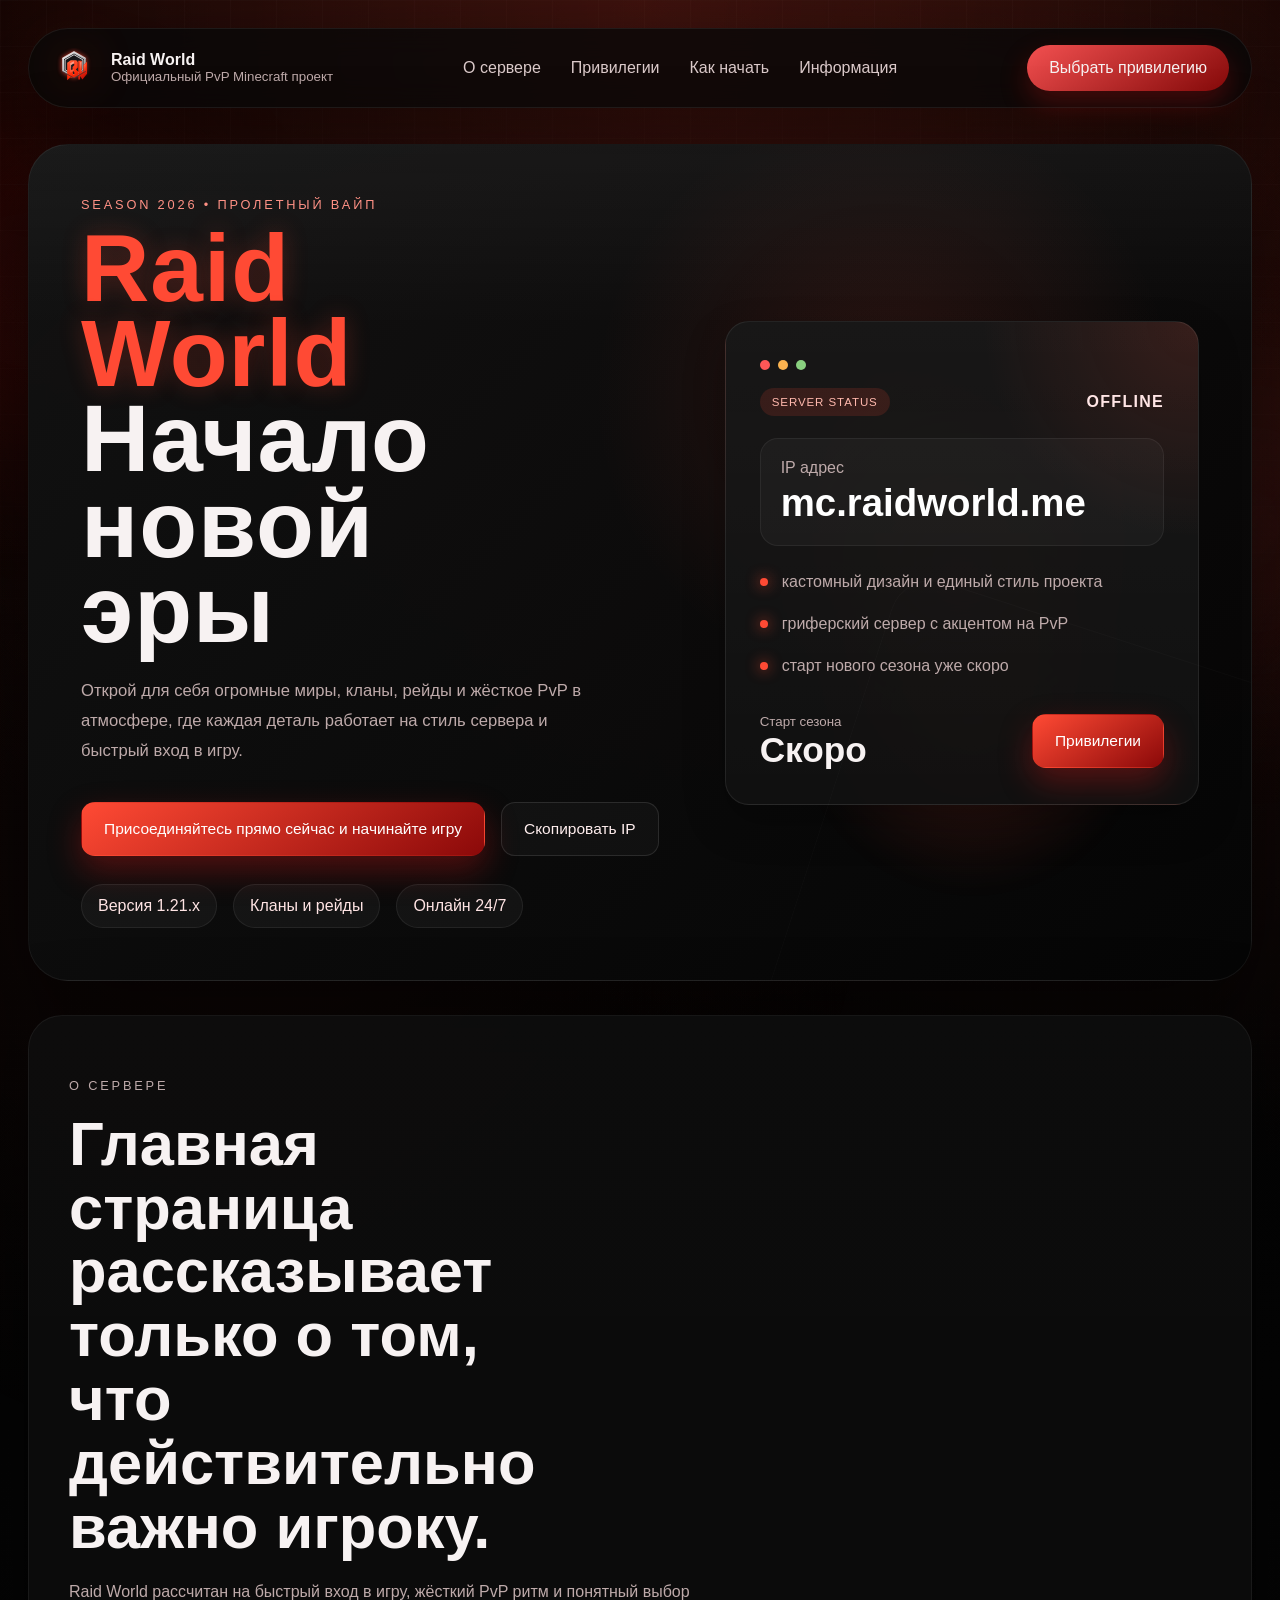
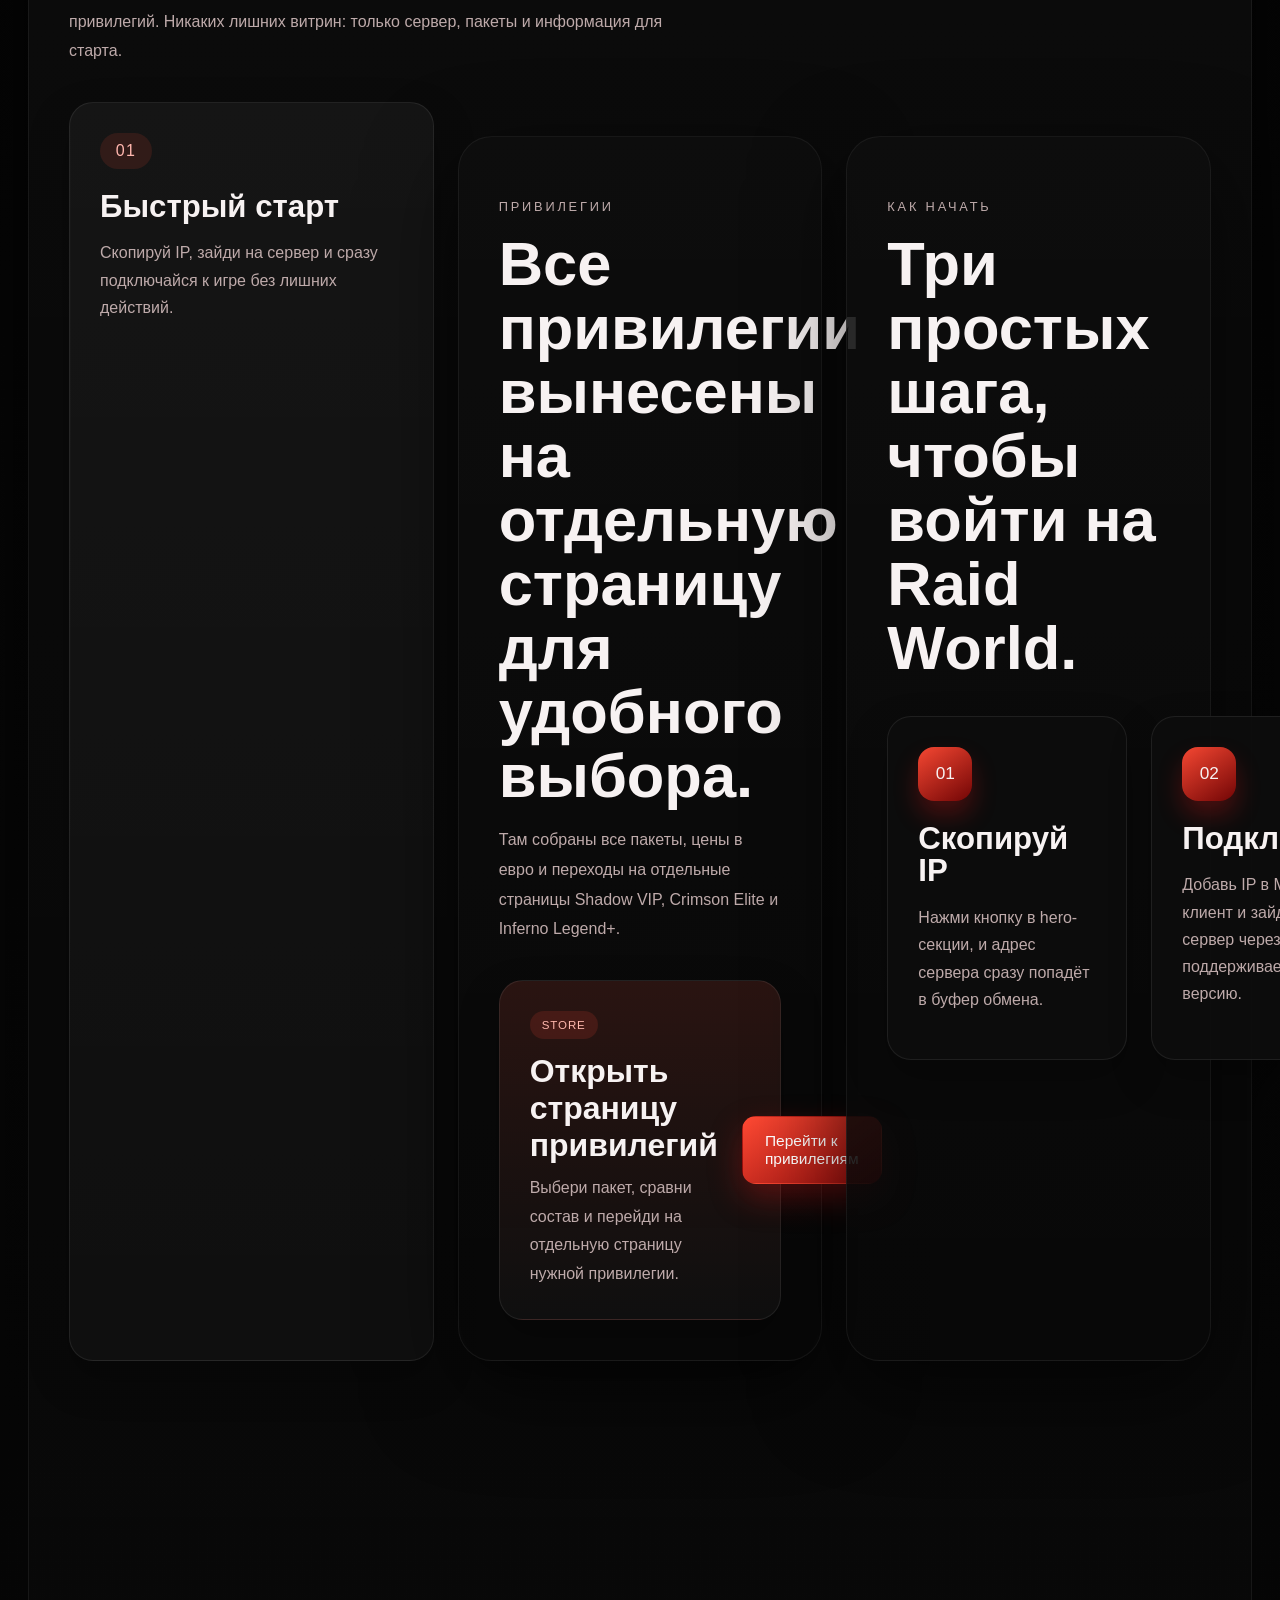
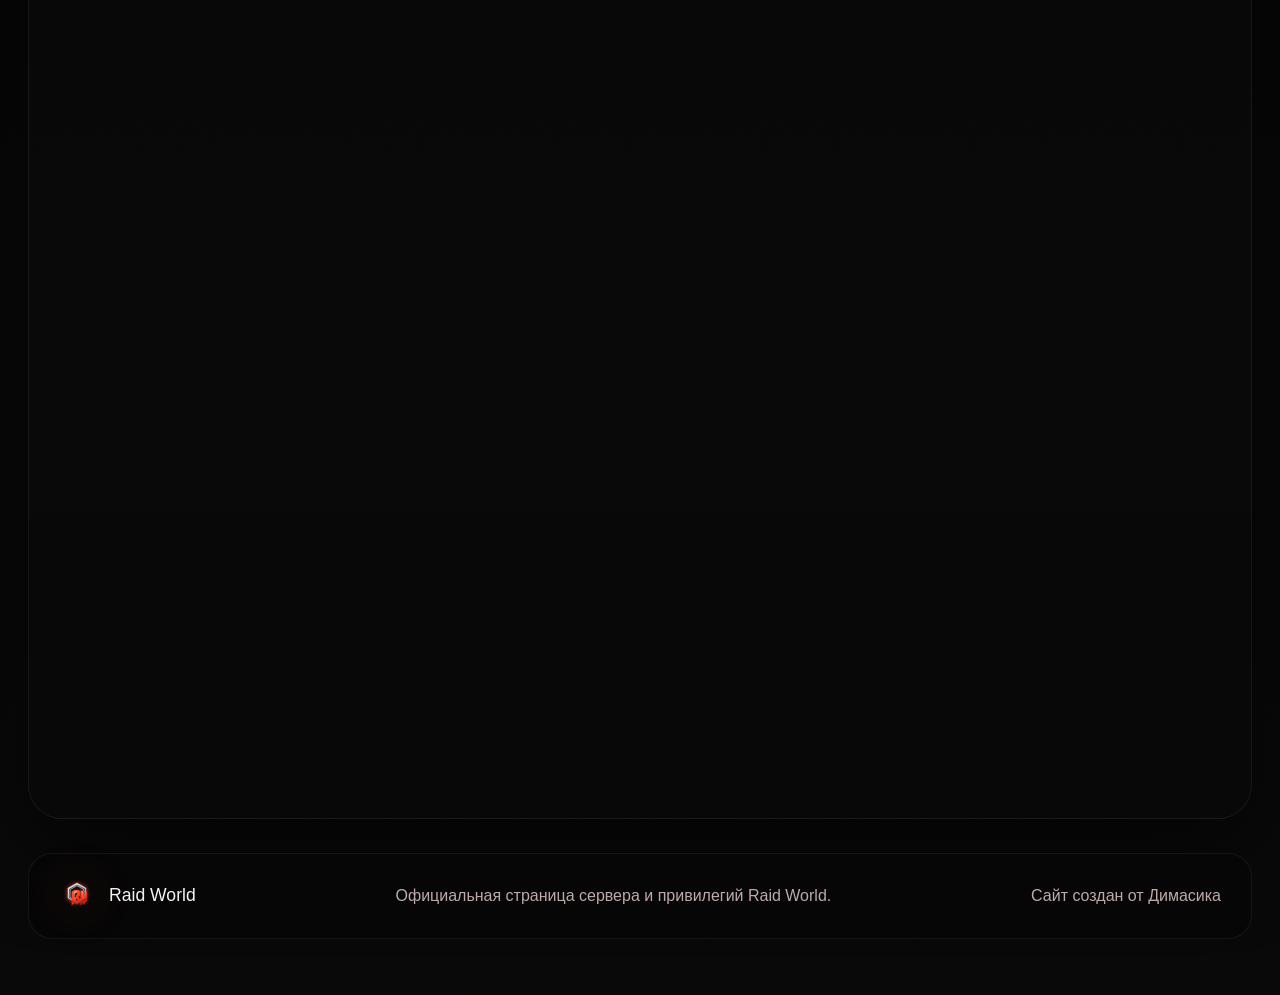
==== commit f0499168: "Remove feature articles and update footer content Removed several articles from the features and ste" ====
--- a/index.html
+++ b/index.html
@@ -116,20 +116,6 @@
             <p>Скопируй IP, зайди на сервер и сразу подключайся к игре без лишних действий.</p>
           </article>
 
-          <article class="feature-card feature-card-accent interactive-card">
-            <span class="feature-index">02</span>
-            <h3>Честный донат</h3>
-            <p>Привилегии отделены от остального контента и оформлены так, чтобы сразу была видна разница.</p>
-          </article>
-
-          <article class="feature-card interactive-card">
-            <span class="feature-index">03</span>
-            <h3>Один стиль</h3>
-            <p>Логотип, страницы пакетов и главная работают в одной чёрно-красной системе без случайных блоков.</p>
-          </article>
-        </div>
-      </section>
-
       <section class="section reveal server-cta-section" id="store">
         <div class="section-heading">
           <p class="eyebrow">Привилегии</p>
@@ -167,12 +153,6 @@
             <h3>Подключись</h3>
             <p>Добавь IP в Minecraft клиент и зайди на сервер через поддерживаемую версию.</p>
           </article>
-
-          <article class="step-card interactive-card">
-            <span>03</span>
-            <h3>Выбери пакет</h3>
-            <p>Если нужен статус, команды и бонусы, открой отдельную страницу привилегии и выбери подходящий уровень.</p>
-          </article>
         </div>
       </section>
 
@@ -185,17 +165,17 @@
         <div class="faq-grid">
           <article class="faq-card interactive-card">
             <h3>Какая версия нужна?</h3>
-            <p>Сервер рассчитан на версию 1.21.x. Если понадобится, этот блок легко обновляется под точную сборку.</p>
+            <p>Сервер рассчитан на версию 1.21.x.</p>
           </article>
 
           <article class="faq-card interactive-card">
             <h3>Что есть на сервере?</h3>
-            <p>Кланы, рейды, PvP, донат-привилегии, отдельные пакеты и чёткий визуальный стиль без лишней перегрузки.</p>
+            <p>Кланы, рейды, PvP, донат-привилегии.</p>
           </article>
 
           <article class="faq-card interactive-card">
             <h3>Как купить привилегию?</h3>
-            <p>Открой страницу нужного пакета, посмотри полный состав и используй кнопку покупки или свяжись с администрацией.</p>
+            <p>Открой страницу нужного доната, посмотри полный состав и используй кнопку покупки или свяжись с администрацией.</p>
           </article>
         </div>
       </section>
@@ -203,10 +183,11 @@
 
     <footer class="footer">
       <div class="footer-brand">
-        <img class="footer-logo" src="assets/rw-logo.svg" alt="Raid World logo">
+        <img class="footer-logo" src="rw-logo.svg" alt="logo">
         <p>Raid World</p>
       </div>
       <span>Официальная страница сервера и привилегий Raid World.</span>
+      <span>Сайт создан от Димасика</span>
     </footer>
   </div>
 
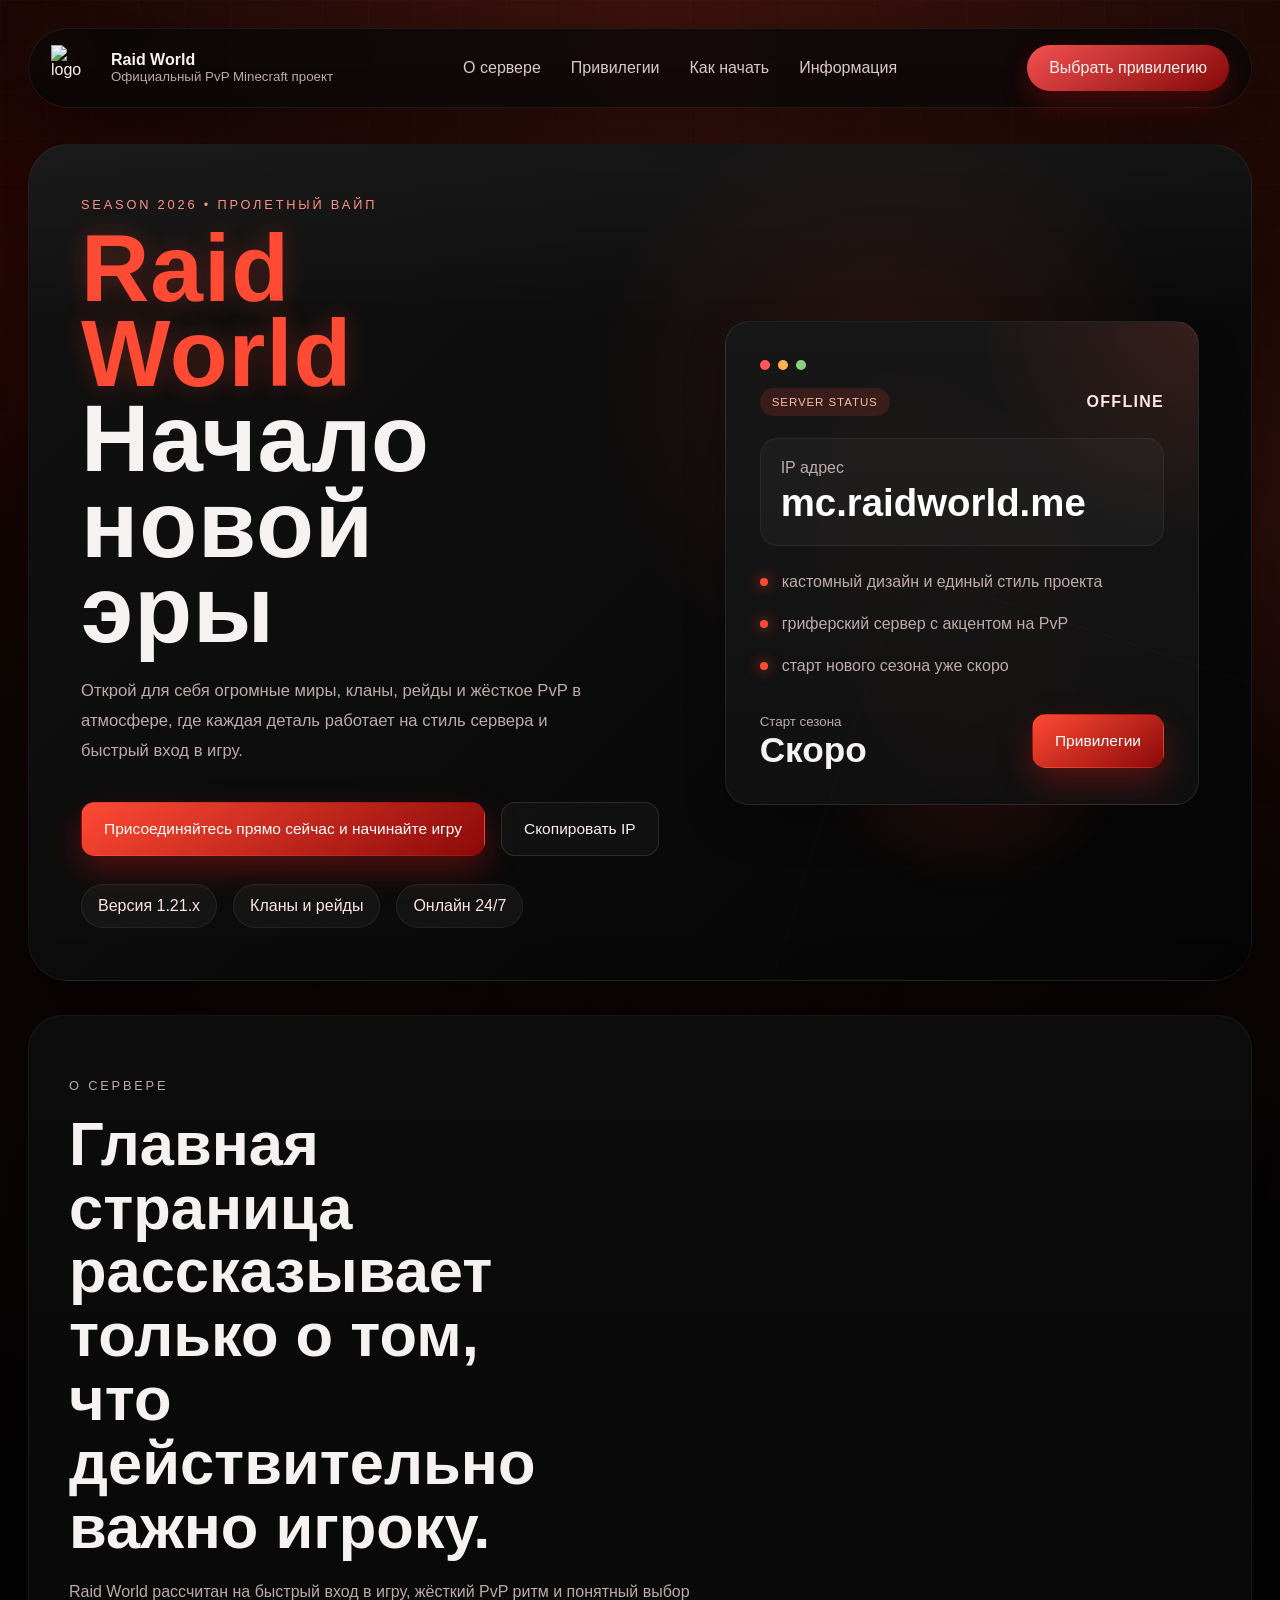
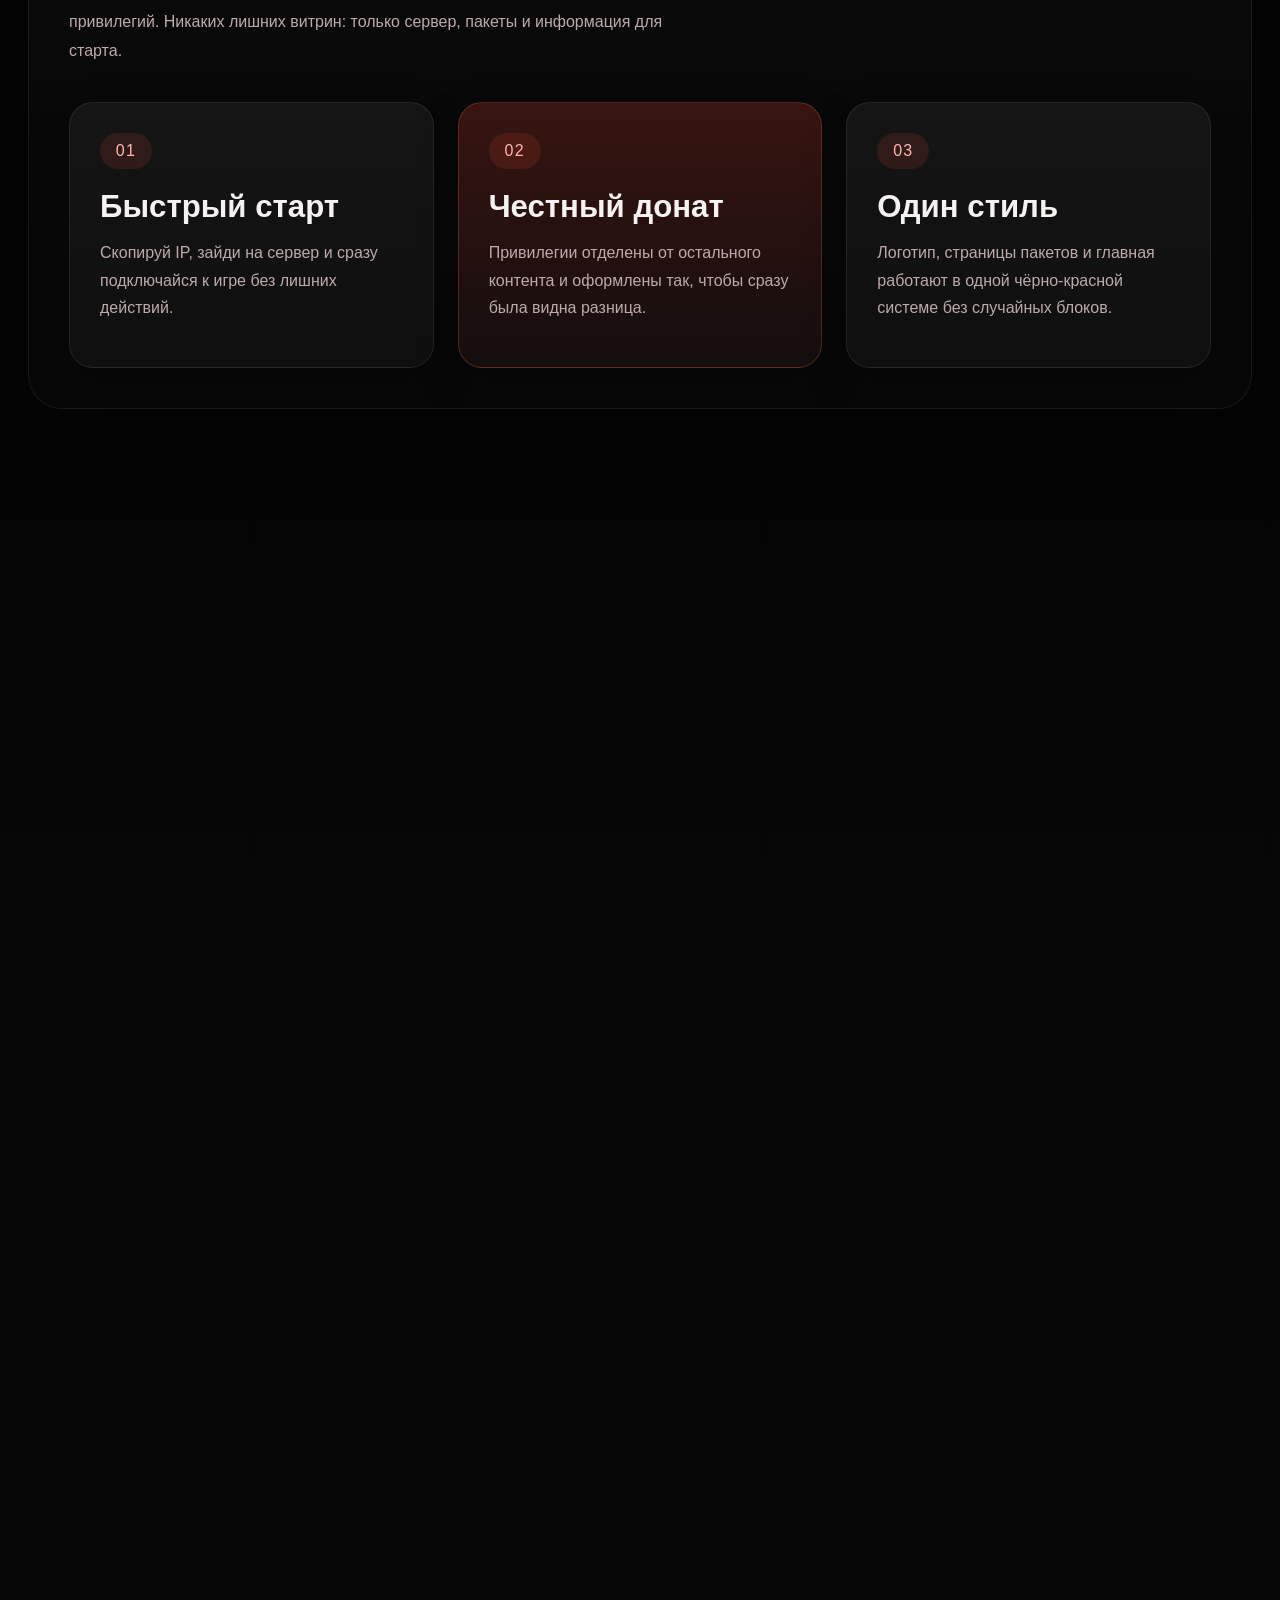
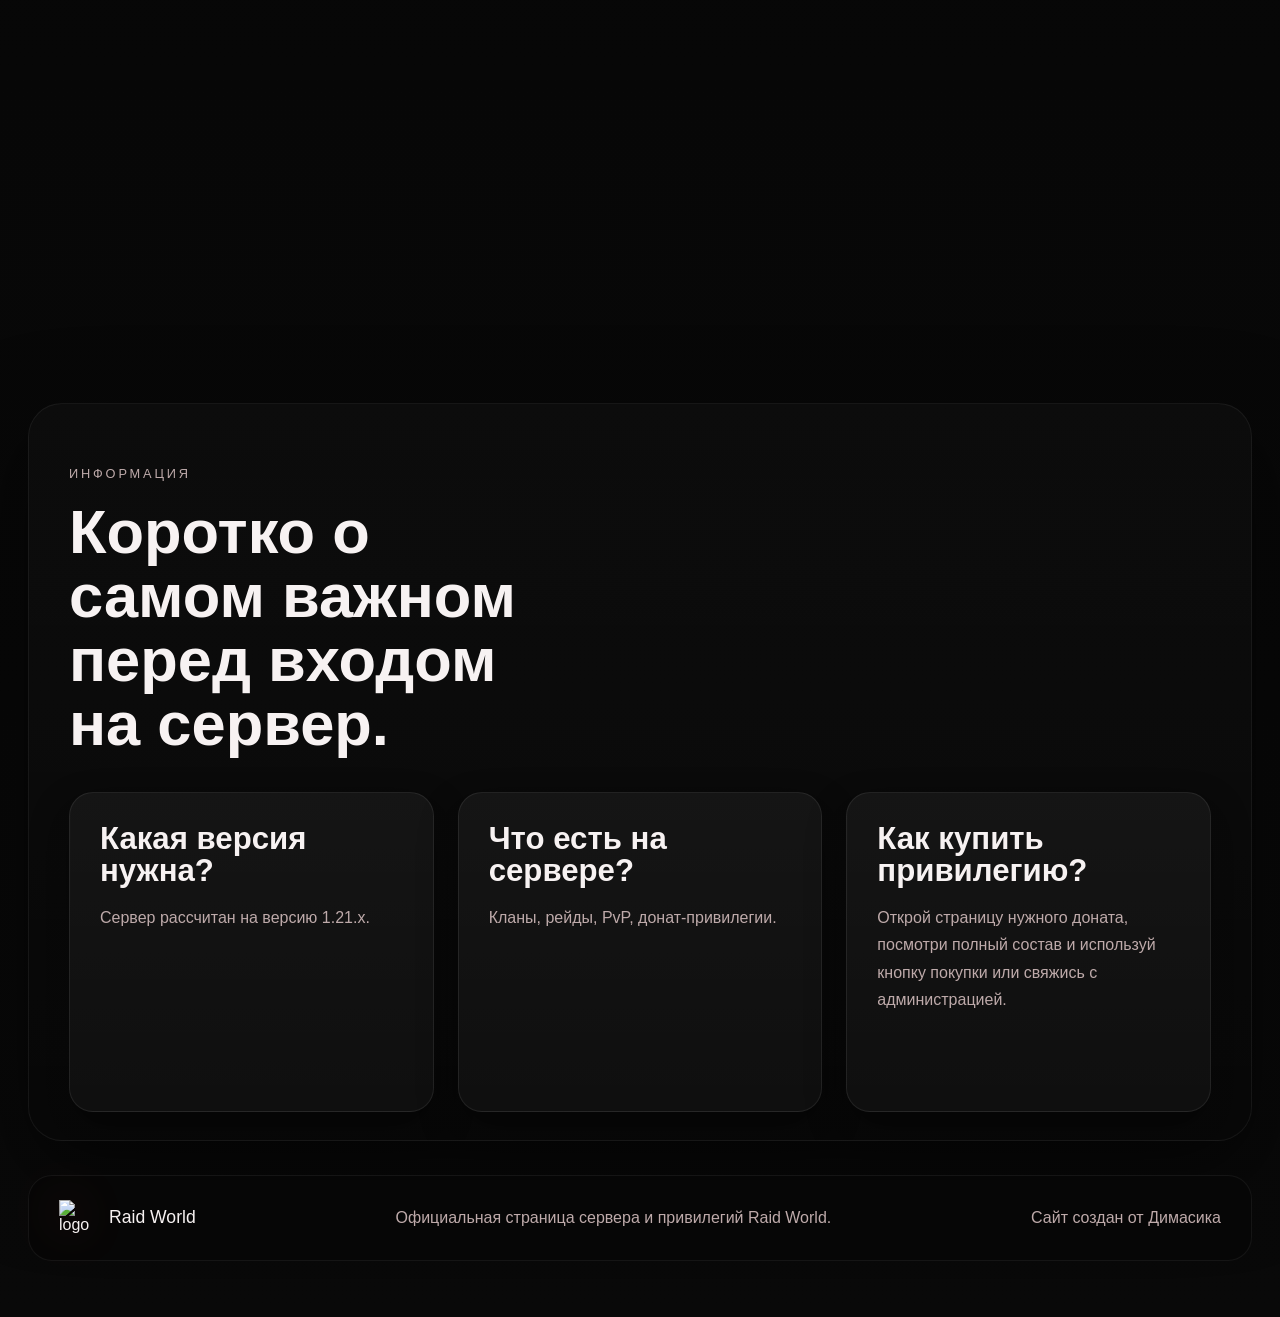
==== commit 9572ff1f: "Update logo paths to use assets directory" ====
--- a/index.html
+++ b/index.html
@@ -9,8 +9,8 @@
     content="Raid World — Гриферский сервер."
   >
   <meta name="theme-color" content="#120606">
-  <link rel="icon" href="rw-logo.svg" type="image/svg+xml">
-  <link rel="shortcut icon" href="rw-logo.svg" type="image/svg+xml">
+  <link rel="icon" href="assets/rw-logo.svg" type="image/svg+xml">
+  <link rel="shortcut icon" href="assets/rw-logo.svg" type="image/svg+xml">
   <link rel="stylesheet" href="styles.css">
 </head>
 <body>
@@ -21,7 +21,7 @@
 
     <header class="topbar">
       <a class="brand" href="#hero" aria-label="Raid World">
-        <img class="brand-logo" src="rw-logo.svg" alt="logo">
+        <img class="brand-logo" src="assets/rw-logo.svg" alt="logo">
         <span class="brand-text">
           <strong>Raid World</strong>
           <small>Официальный PvP Minecraft проект</small>
@@ -116,6 +116,20 @@
             <p>Скопируй IP, зайди на сервер и сразу подключайся к игре без лишних действий.</p>
           </article>
 
+          <article class="feature-card feature-card-accent interactive-card">
+            <span class="feature-index">02</span>
+            <h3>Честный донат</h3>
+            <p>Привилегии отделены от остального контента и оформлены так, чтобы сразу была видна разница.</p>
+          </article>
+
+          <article class="feature-card interactive-card">
+            <span class="feature-index">03</span>
+            <h3>Один стиль</h3>
+            <p>Логотип, страницы пакетов и главная работают в одной чёрно-красной системе без случайных блоков.</p>
+          </article>
+        </div>
+      </section>
+
       <section class="section reveal server-cta-section" id="store">
         <div class="section-heading">
           <p class="eyebrow">Привилегии</p>
@@ -125,6 +139,7 @@
             Crimson Elite и Inferno Legend+.
           </p>
         </div>
+
         <div class="server-cta-card interactive-card">
           <div>
             <span class="card-label">Store</span>
@@ -153,6 +168,12 @@
             <h3>Подключись</h3>
             <p>Добавь IP в Minecraft клиент и зайди на сервер через поддерживаемую версию.</p>
           </article>
+
+          <article class="step-card interactive-card">
+            <span>03</span>
+            <h3>Выбери пакет</h3>
+            <p>Если нужен статус, команды и бонусы, открой отдельную страницу привилегии и выбери подходящий уровень.</p>
+          </article>
         </div>
       </section>
 
@@ -183,7 +204,7 @@
 
     <footer class="footer">
       <div class="footer-brand">
-        <img class="footer-logo" src="rw-logo.svg" alt="logo">
+        <img class="footer-logo" src="assets/rw-logo.svg" alt="logo">
         <p>Raid World</p>
       </div>
       <span>Официальная страница сервера и привилегий Raid World.</span>
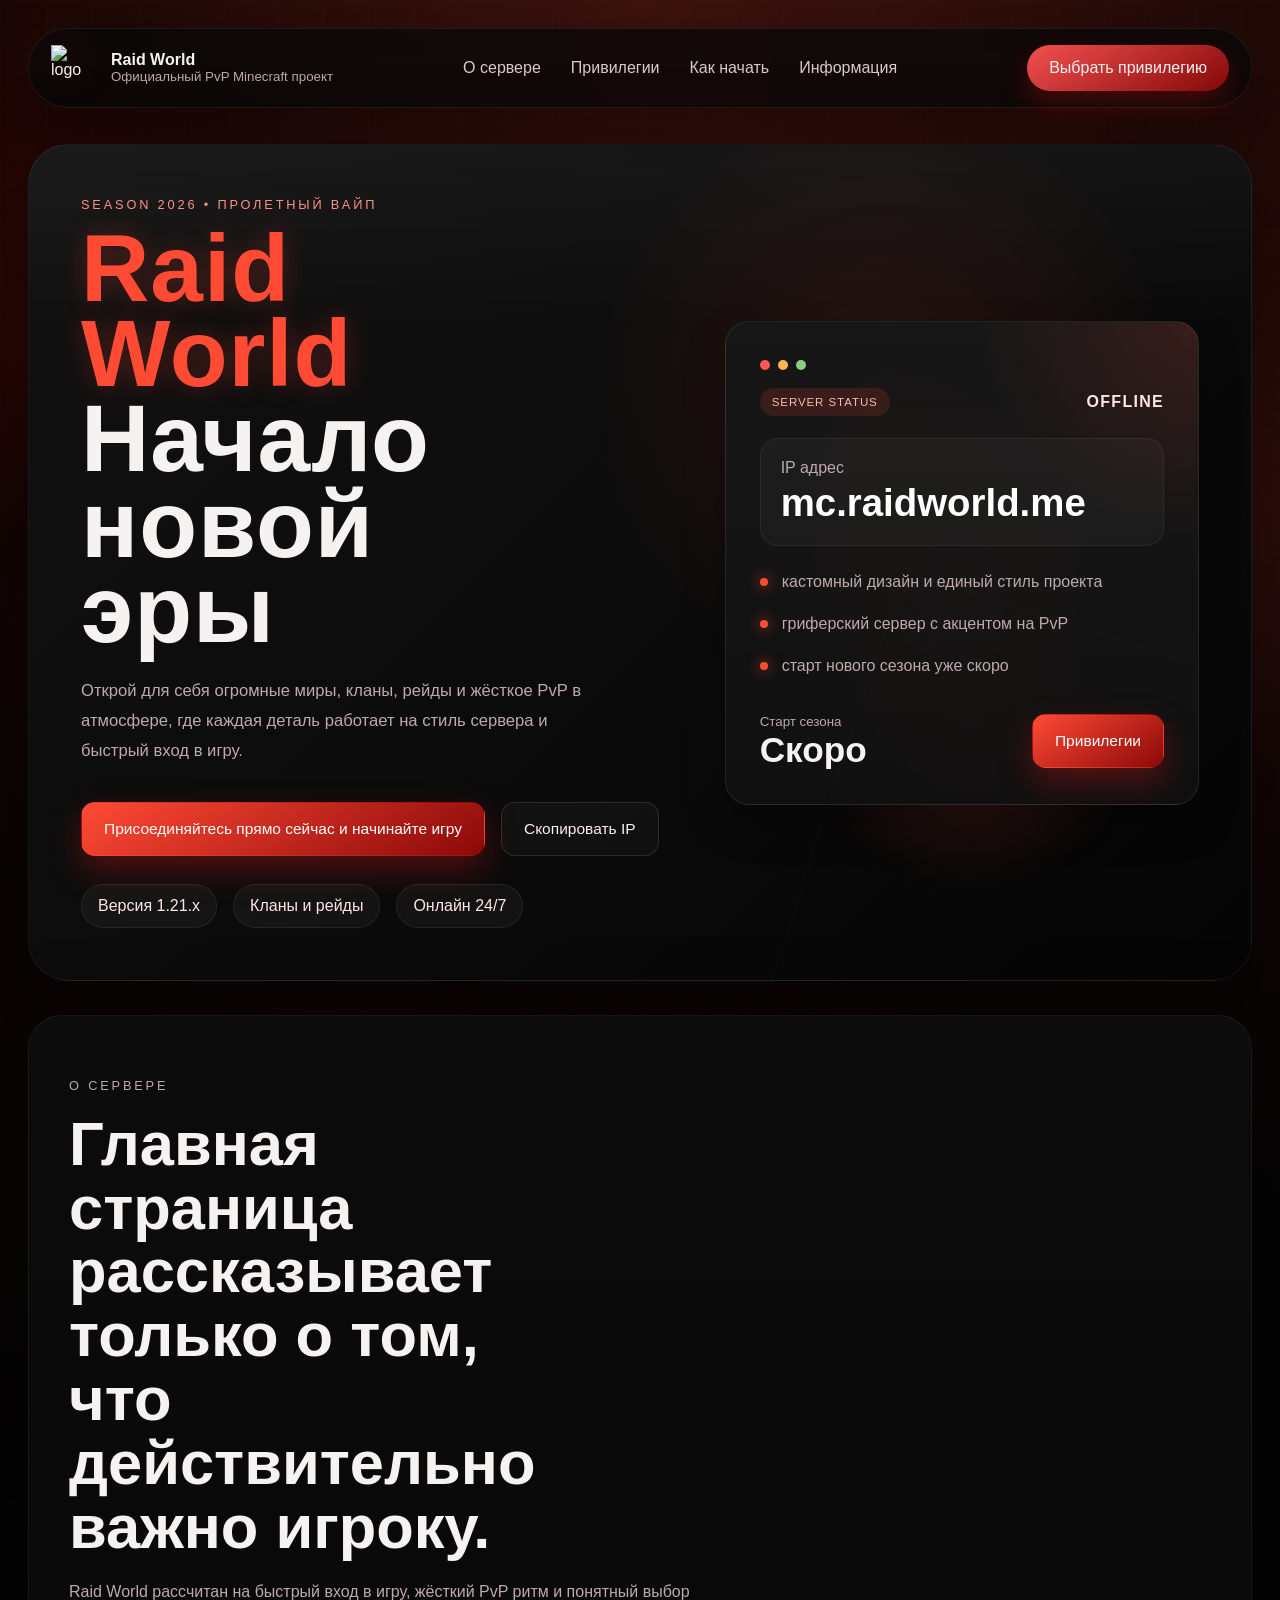
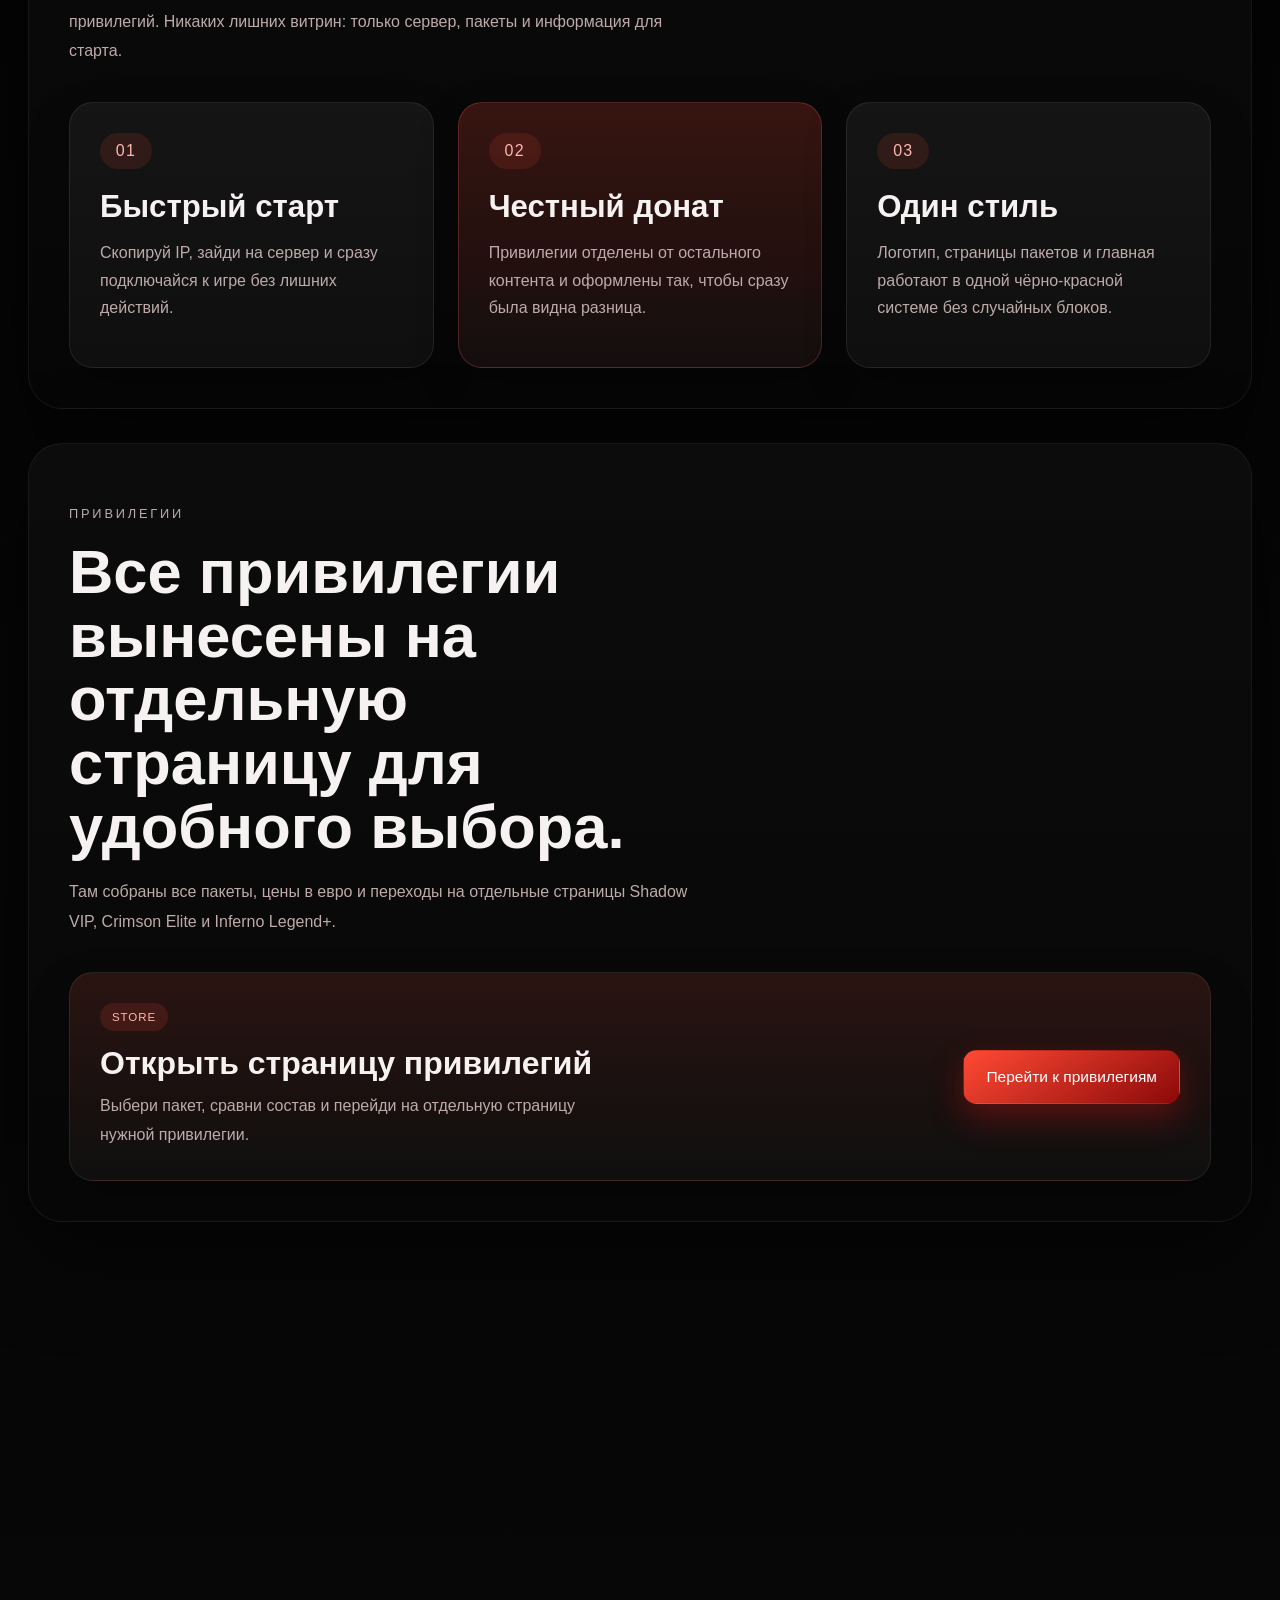
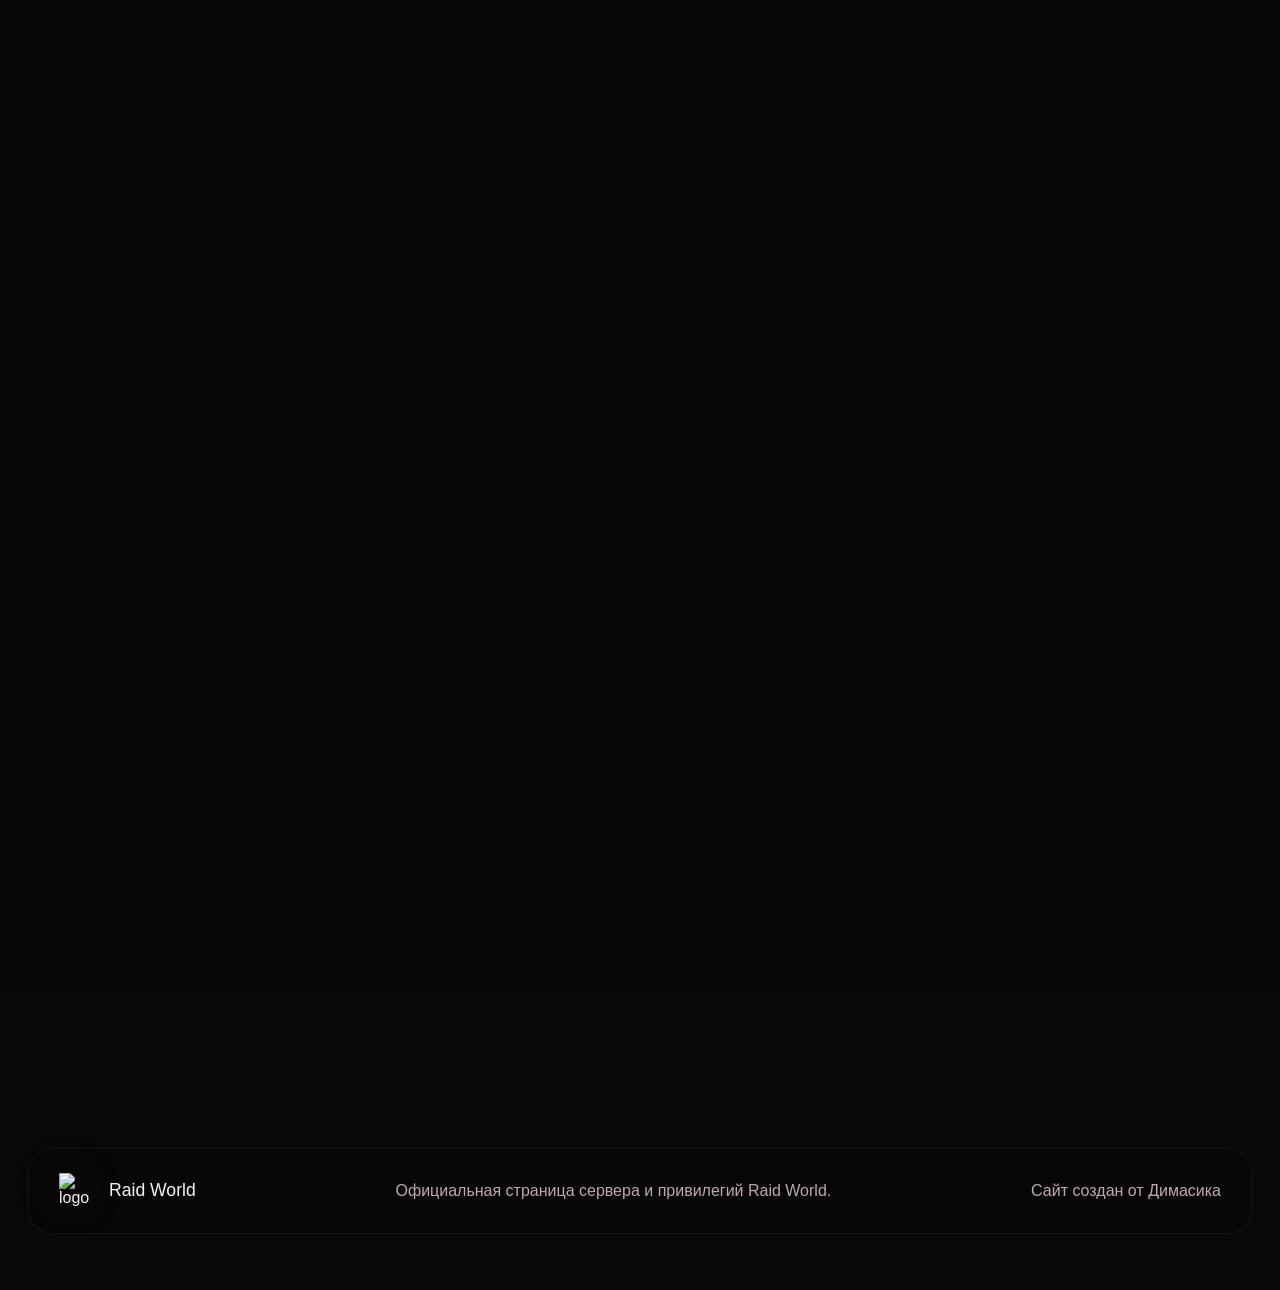
==== commit 1ad53d6b: "Remove package selection step card from index.html Removed the step card for selecting a package fro" ====
--- a/index.html
+++ b/index.html
@@ -168,12 +168,6 @@
             <h3>Подключись</h3>
             <p>Добавь IP в Minecraft клиент и зайди на сервер через поддерживаемую версию.</p>
           </article>
-
-          <article class="step-card interactive-card">
-            <span>03</span>
-            <h3>Выбери пакет</h3>
-            <p>Если нужен статус, команды и бонусы, открой отдельную страницу привилегии и выбери подходящий уровень.</p>
-          </article>
         </div>
       </section>
 
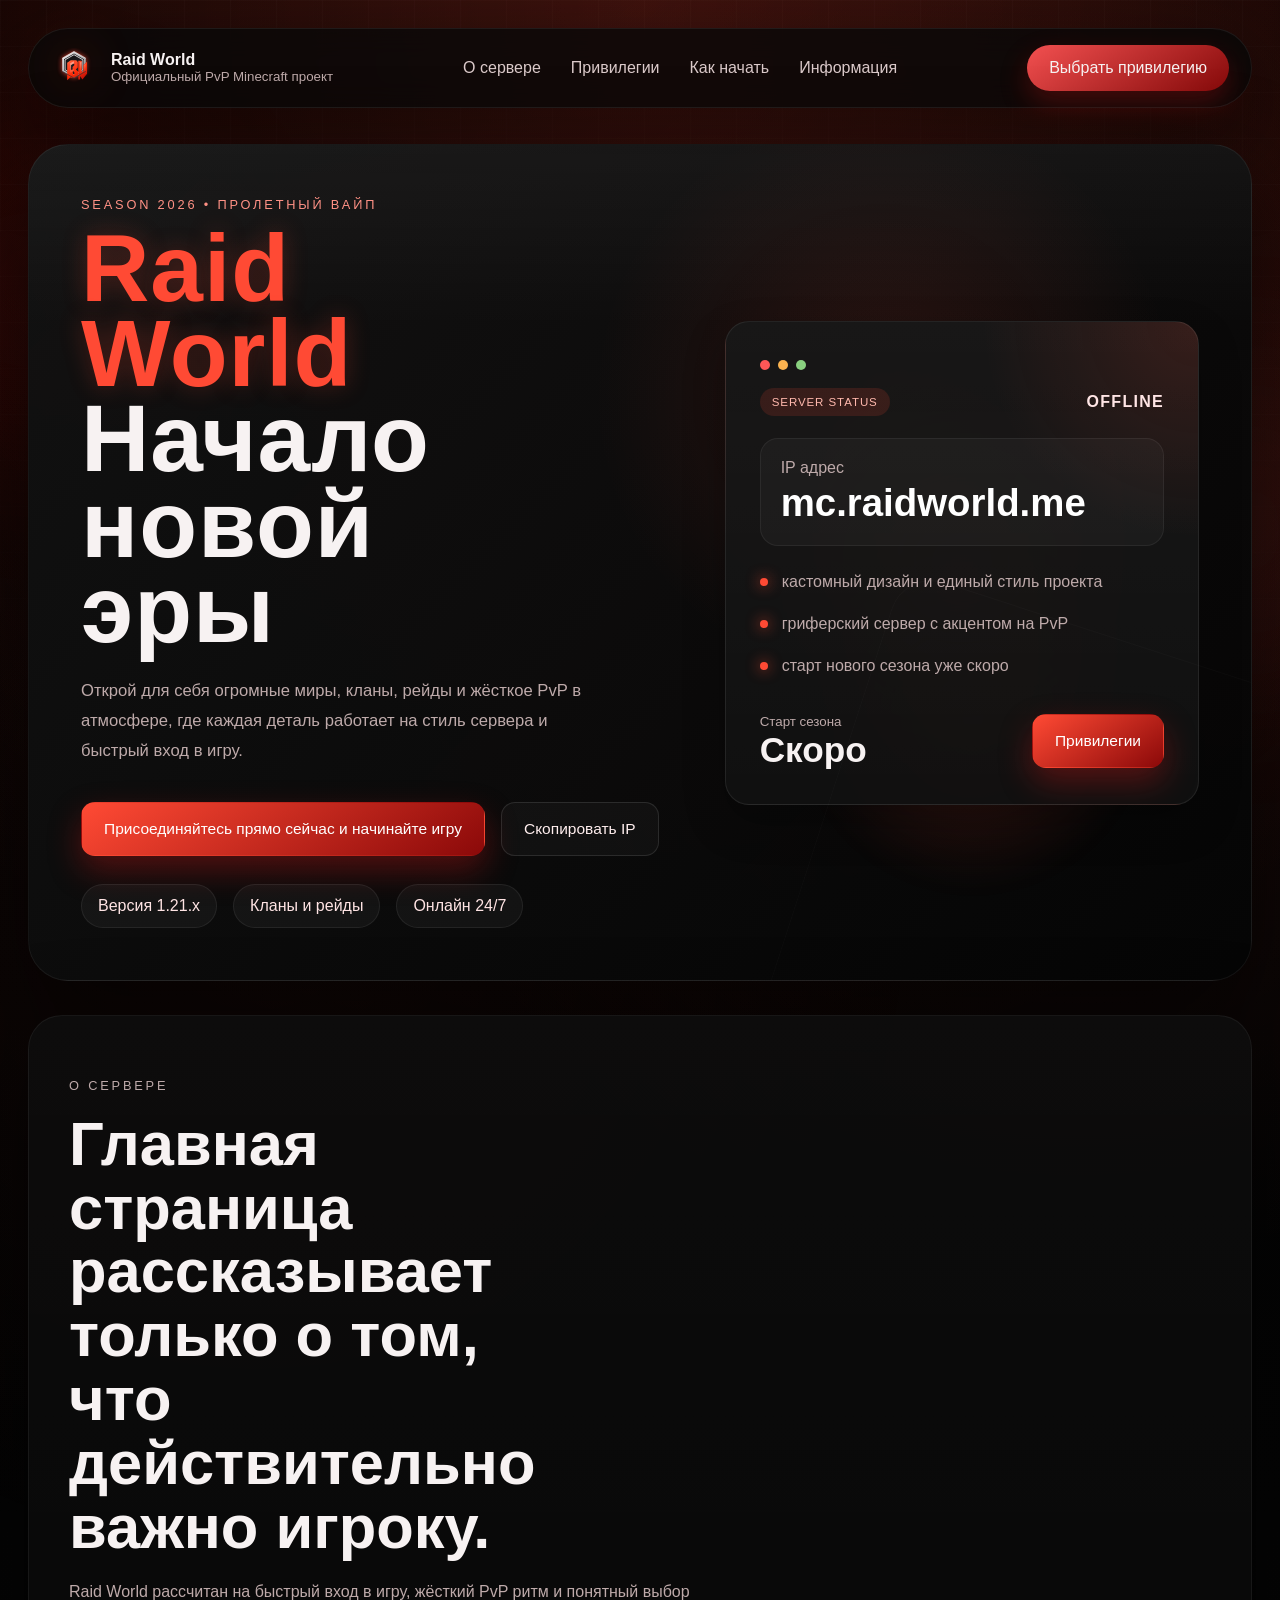
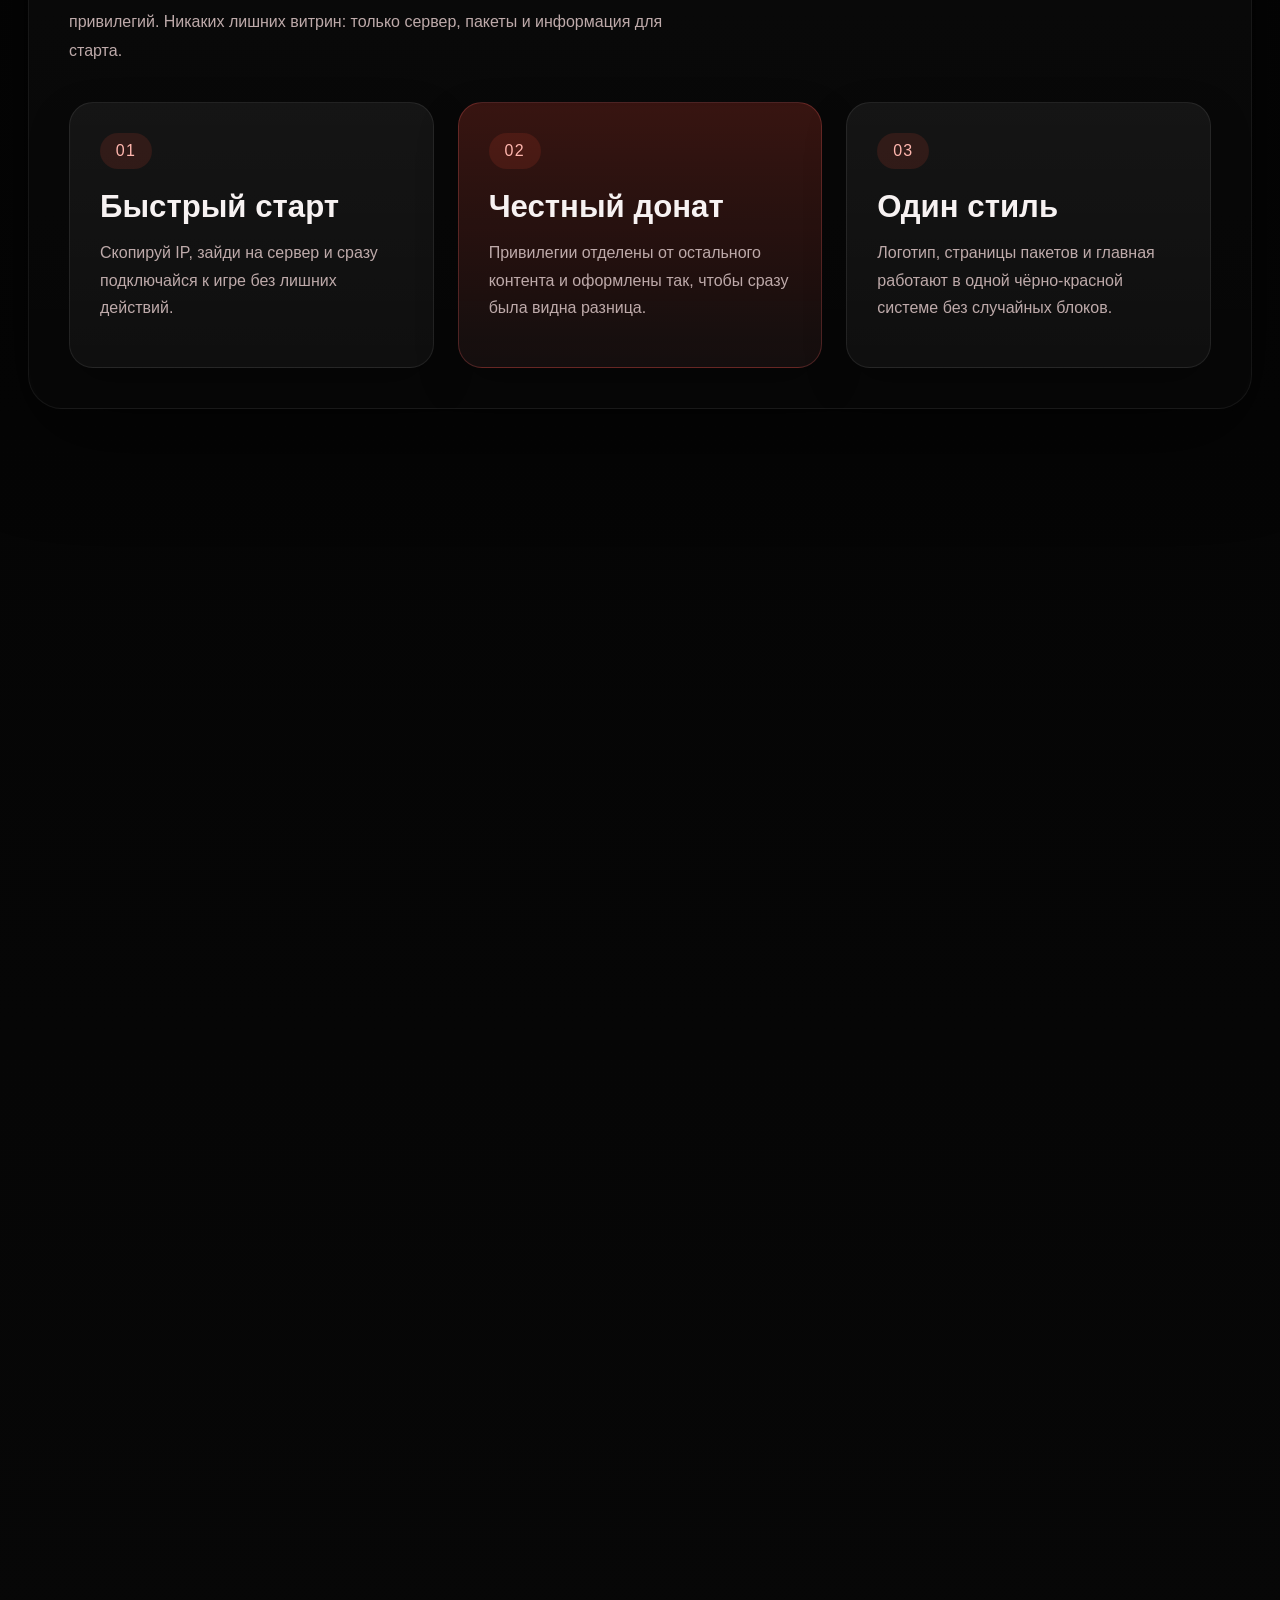
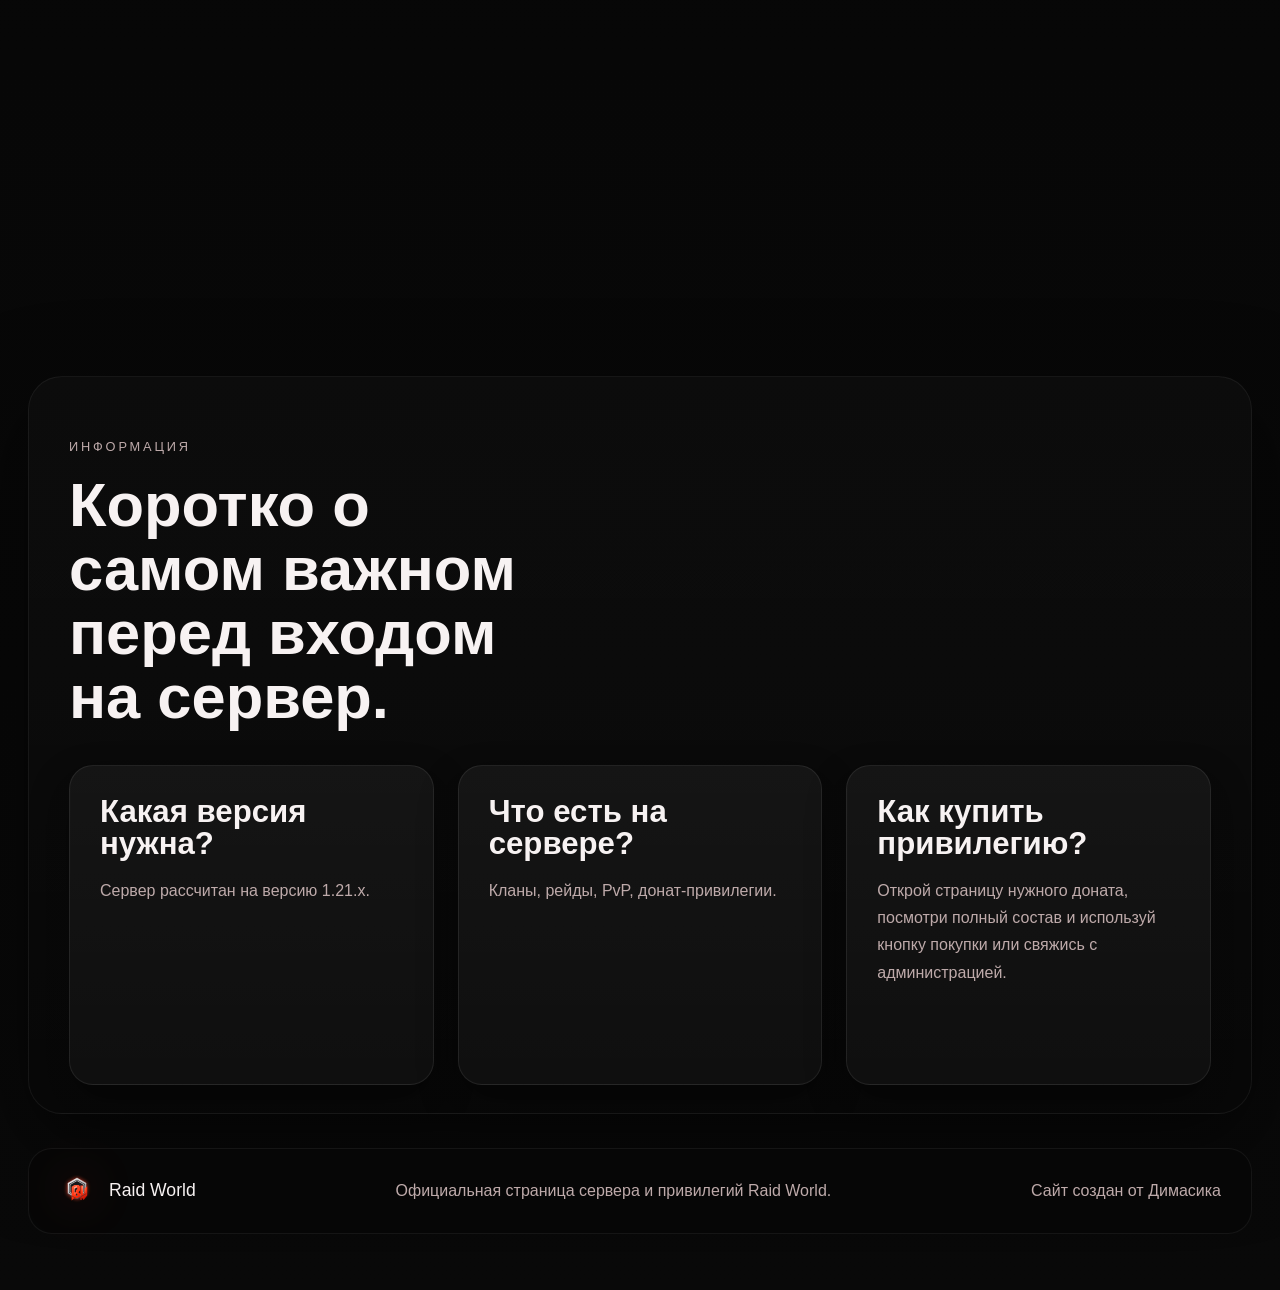
==== commit 12974bf6: "Update logo paths in index.html" ====
--- a/index.html
+++ b/index.html
@@ -9,8 +9,8 @@
     content="Raid World — Гриферский сервер."
   >
   <meta name="theme-color" content="#120606">
-  <link rel="icon" href="assets/rw-logo.svg" type="image/svg+xml">
-  <link rel="shortcut icon" href="assets/rw-logo.svg" type="image/svg+xml">
+  <link rel="icon" href="rw-logo.svg" type="image/svg+xml">
+  <link rel="shortcut icon" href="rw-logo.svg" type="image/svg+xml">
   <link rel="stylesheet" href="styles.css">
 </head>
 <body>
@@ -21,7 +21,7 @@
 
     <header class="topbar">
       <a class="brand" href="#hero" aria-label="Raid World">
-        <img class="brand-logo" src="assets/rw-logo.svg" alt="logo">
+        <img class="brand-logo" src="rw-logo.svg" alt="logo">
         <span class="brand-text">
           <strong>Raid World</strong>
           <small>Официальный PvP Minecraft проект</small>
@@ -198,7 +198,7 @@
 
     <footer class="footer">
       <div class="footer-brand">
-        <img class="footer-logo" src="assets/rw-logo.svg" alt="logo">
+        <img class="footer-logo" src="rw-logo.svg" alt="logo">
         <p>Raid World</p>
       </div>
       <span>Официальная страница сервера и привилегий Raid World.</span>
